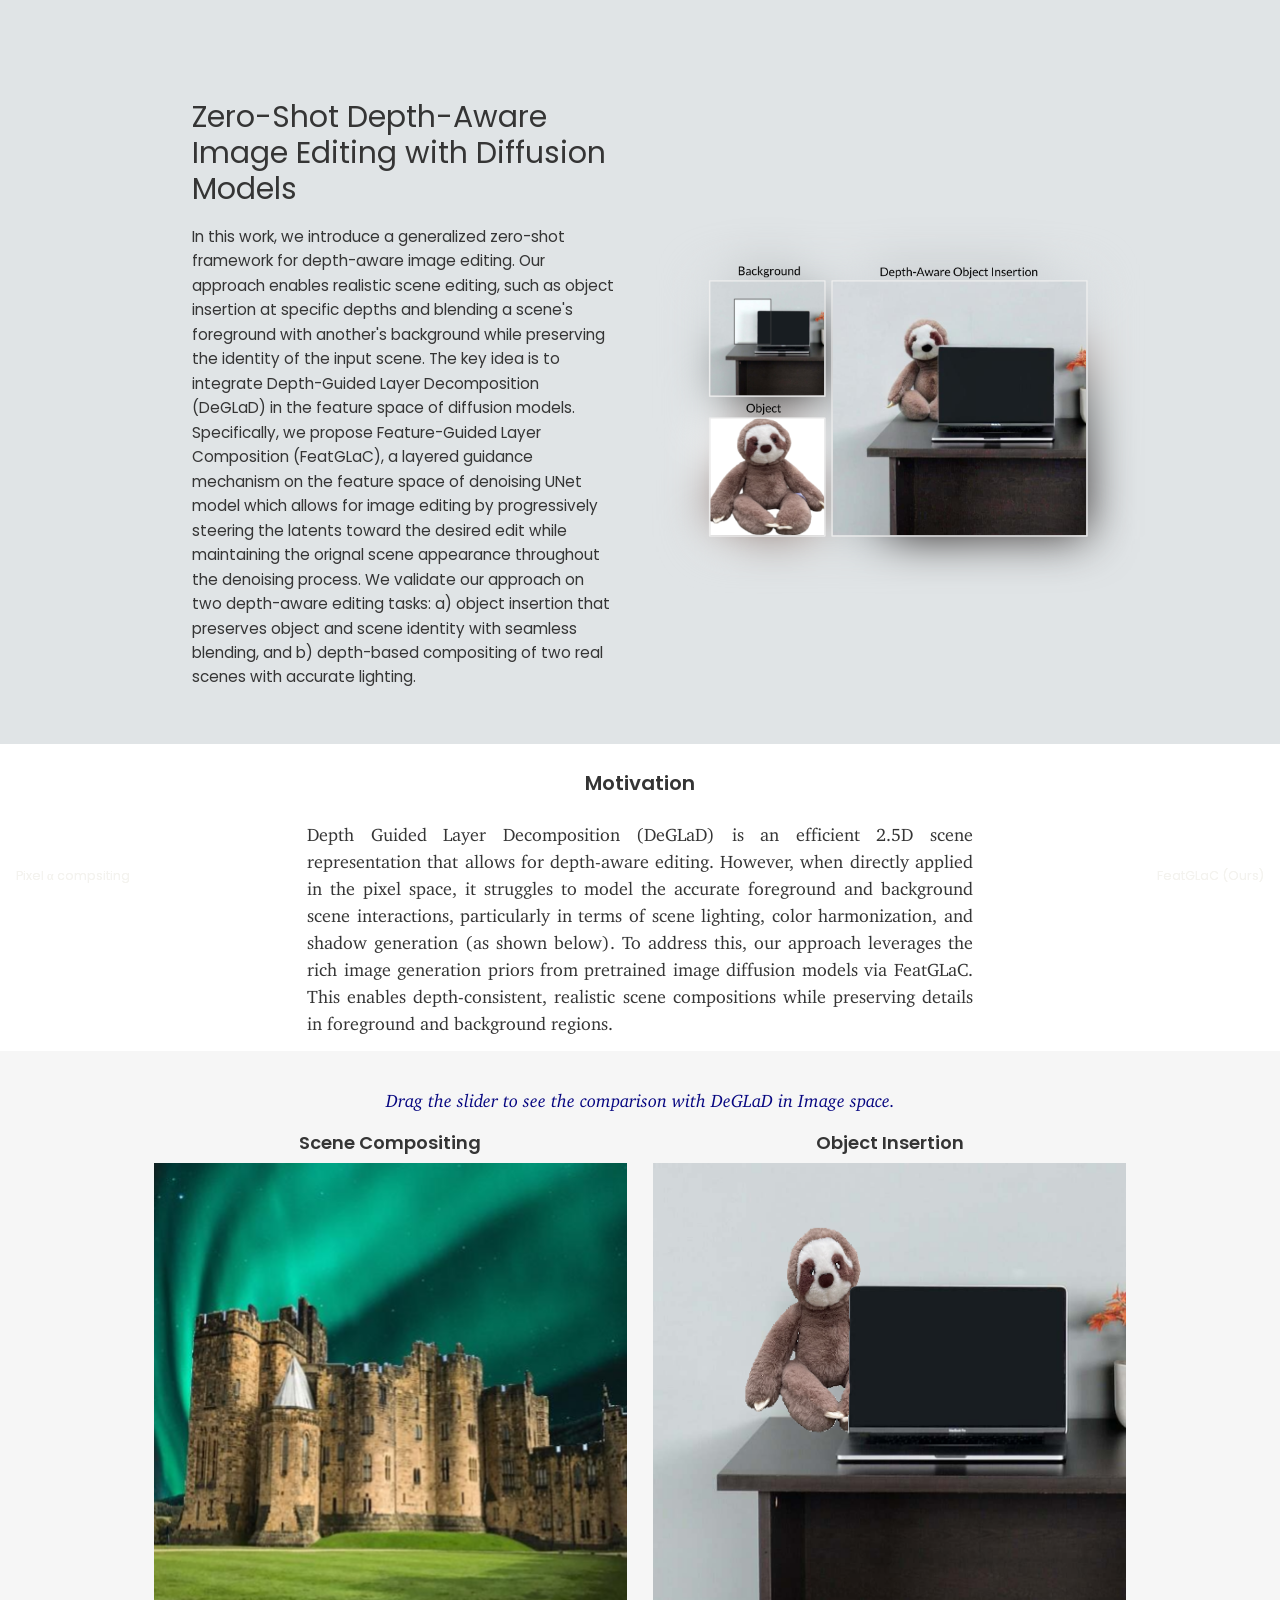
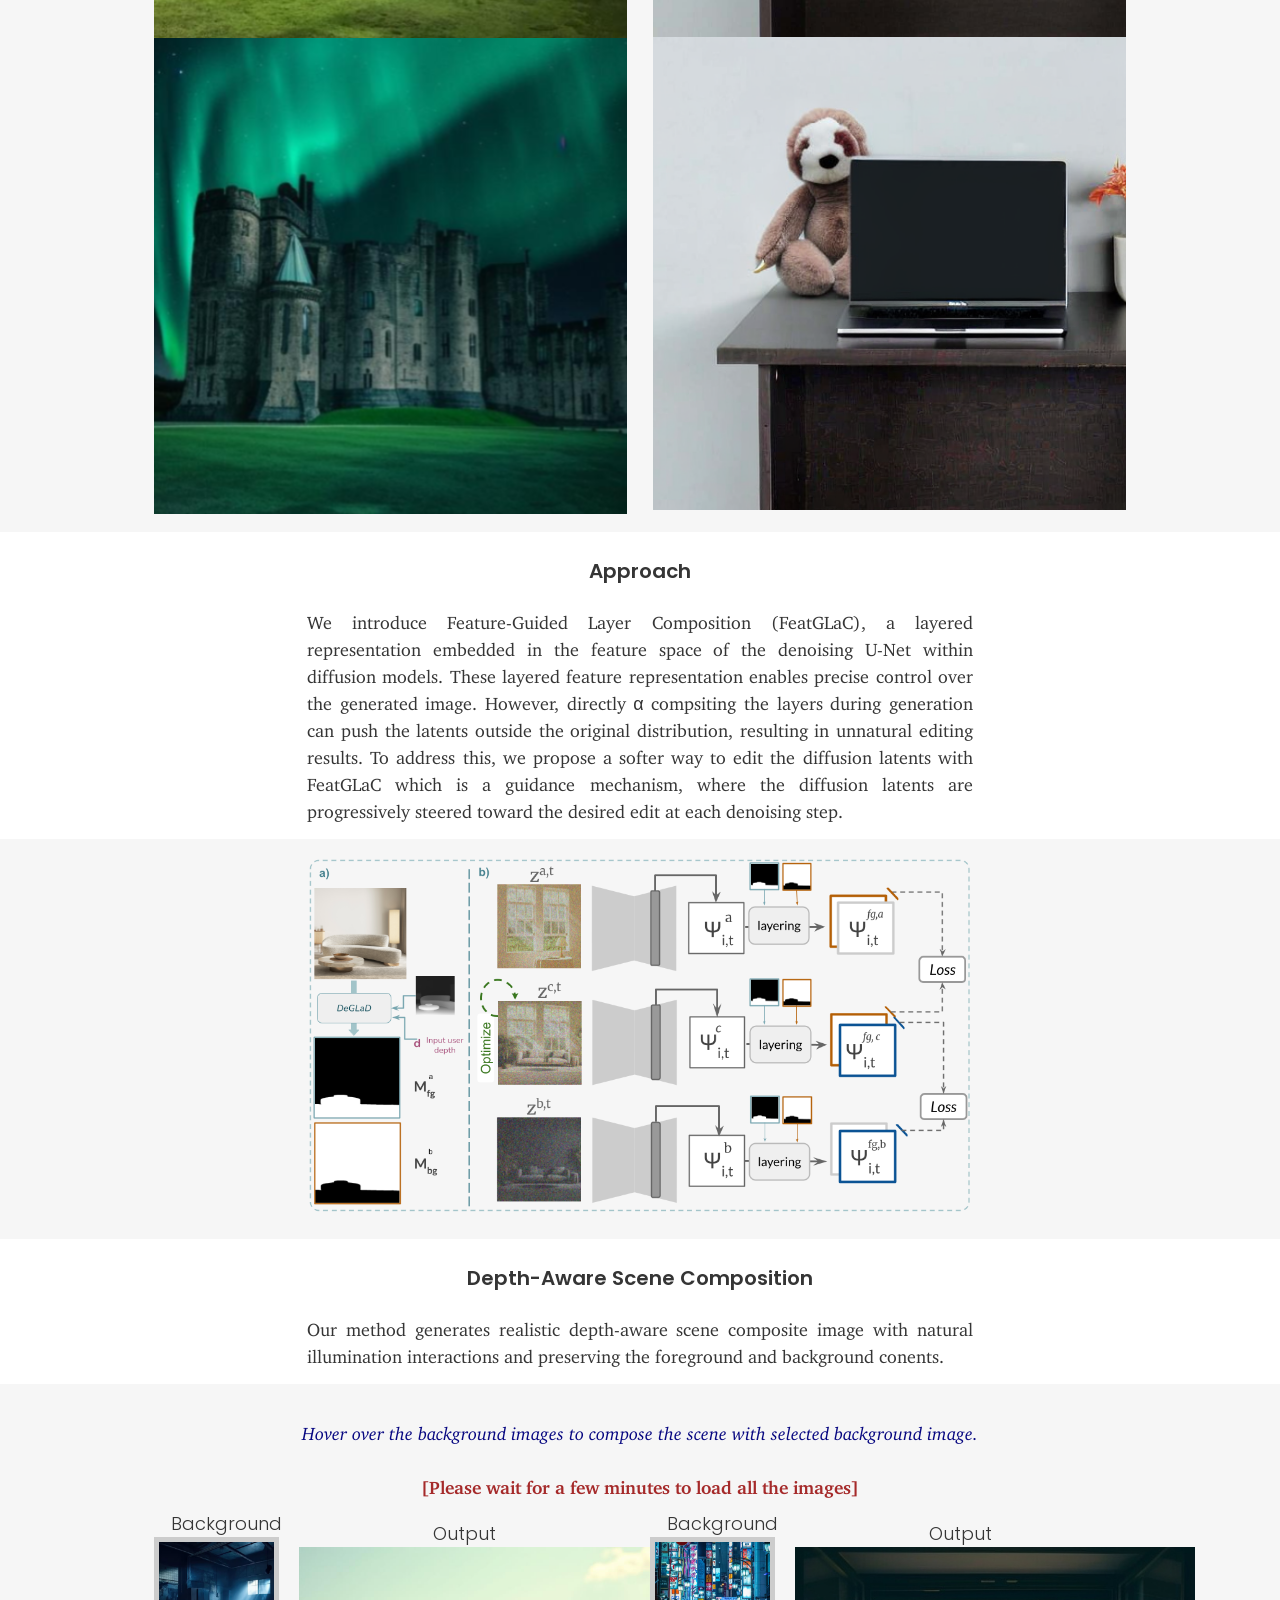
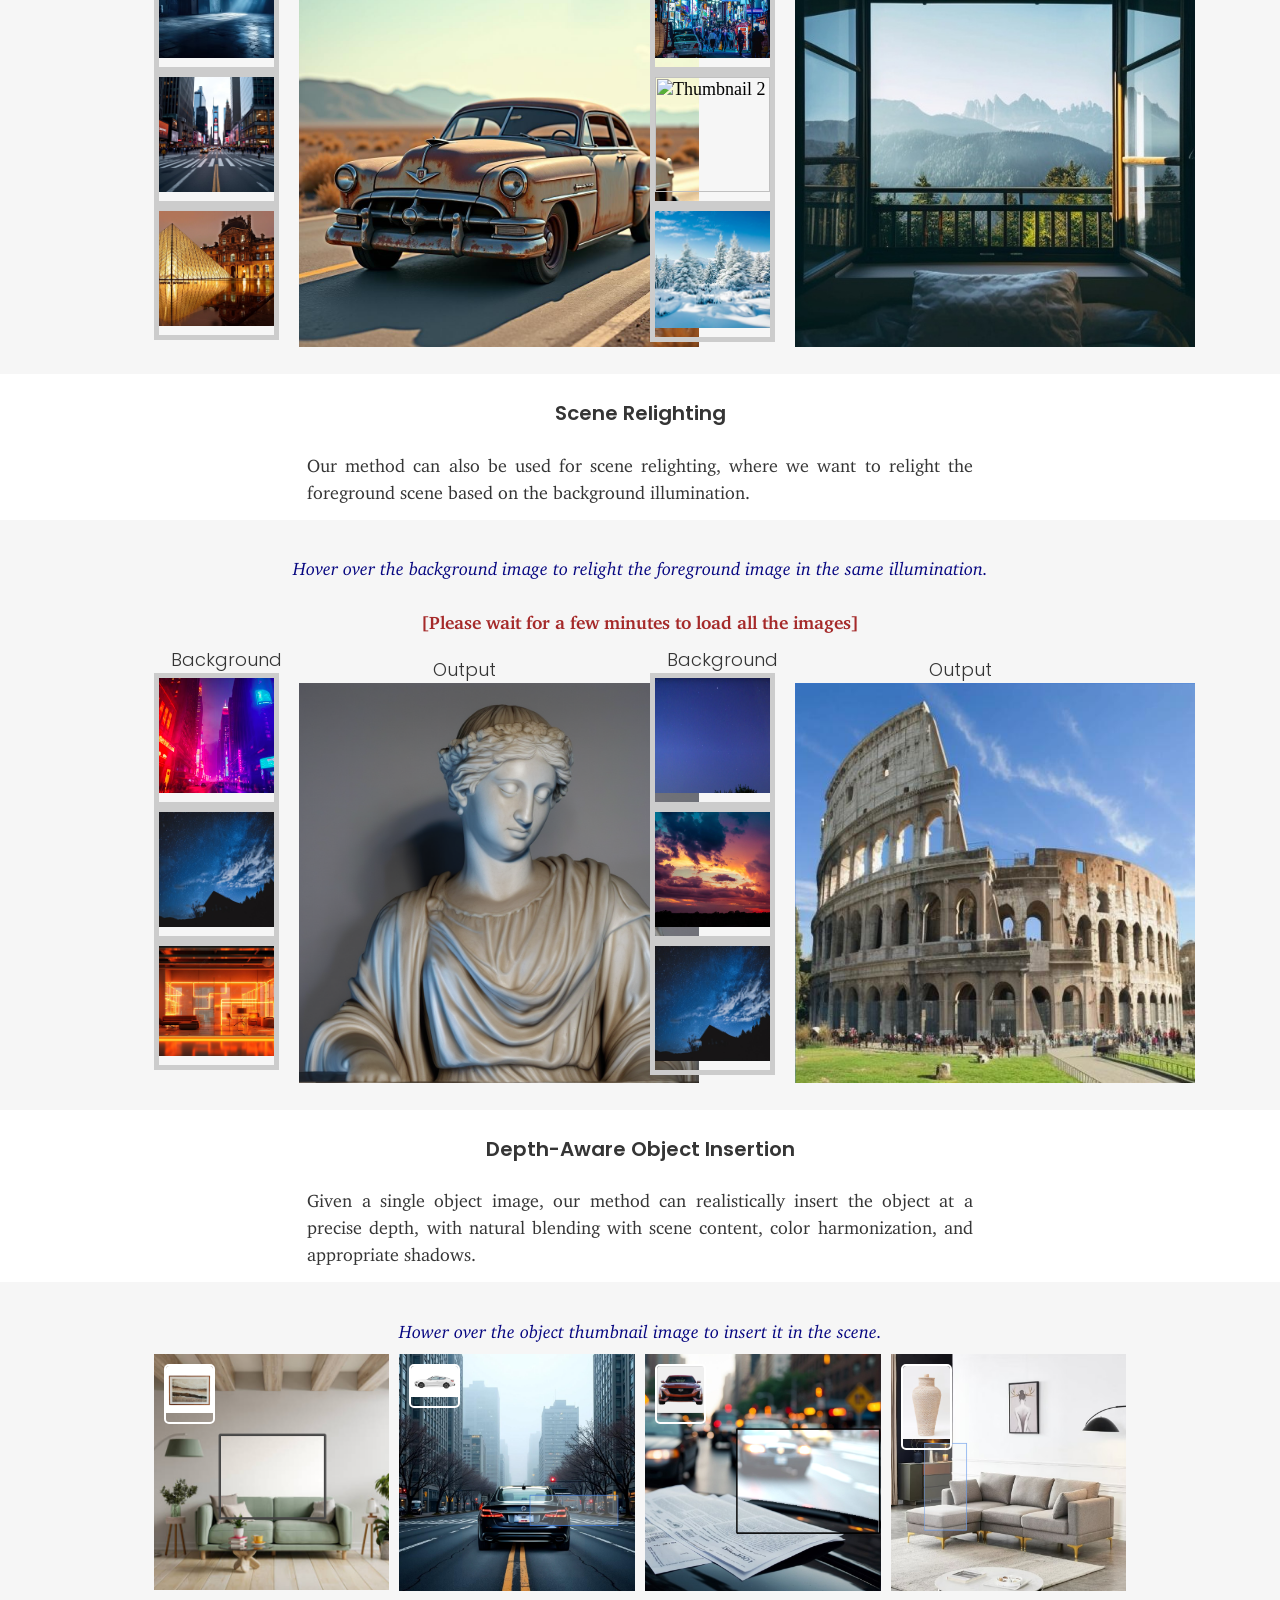
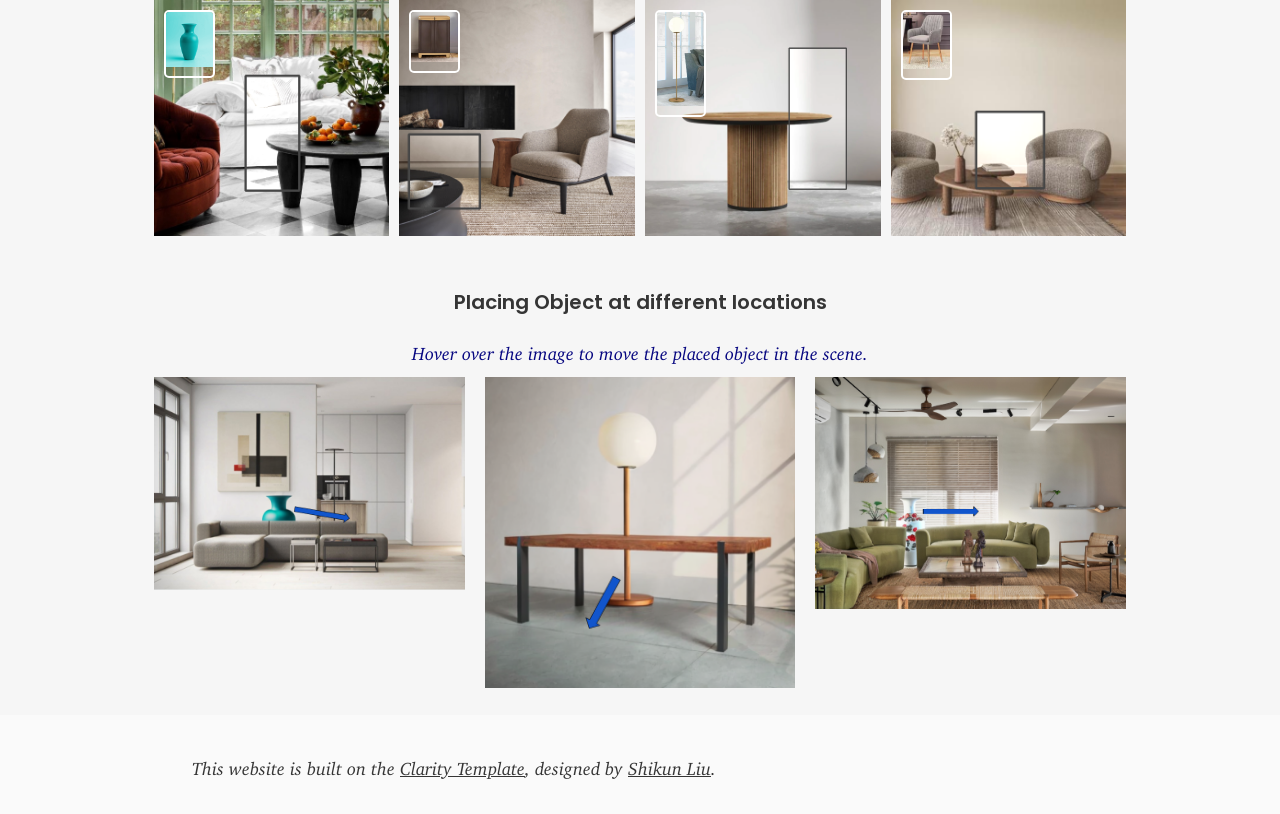
==== project-page.html @ 07c034d5 "first supp website commit" ====
<html lang="en-GB">
<head>
    <meta charset="UTF-8">
    <meta http-equiv="X-UA-Compatible" content="IE=edge">
    <meta name="viewport" content="width=device-width, initial-scale=1.0">
    <title>Layered Editing</title>
    <meta name="description" content="We've presented Clarity, a minimalist and elegant website template for AI research.">
    <meta name="referrer" content="no-referrer-when-downgrade">
    <meta name="robots" content="all">
    <meta content="en_EN" property="og:locale">
    <meta content="website" property="og:type">
    <meta content="https://shikun.io/projects/clarity" property="og:url">
    <meta content="Layered Editing" property="og:title">
    <meta content="Website Template for AI Research" property="og:description">

    <meta name="twitter:card" content="summary_large_image">
    <meta name="twitter:site" content="@your_twitter_id">
    <meta name="twitter:description" content="Clarity: A Minimalist Website Template for AI Research">
    <meta name="twitter:image:src" content="assets/figures/clarity.png">

    <link rel="stylesheet" type="text/css" media="all" href="assets/stylesheets/main_free.css" />
    <link rel="stylesheet" type="text/css" media="all" href="clarity/clarity.css" />
    <link rel="stylesheet" href="https://cdnjs.cloudflare.com/ajax/libs/highlight.js/9.18.1/styles/foundation.min.css">
    <link href="assets/fontawesome-free-6.6.0-web/css/all.min.css" rel="stylesheet">
    <link rel="stylesheet" href="https://cdn.jsdelivr.net/npm/img-comparison-slider@8/dist/styles.css"/>
    <script defer src="https://cdn.jsdelivr.net/npm/img-comparison-slider@8/dist/index.js"></script>
    <script type="text/x-mathjax-config">
        MathJax.Hub.Config({
            "HTML-CSS": {
              scale: 95,
              fonts: ["Gyre-Pagella"],
              imageFont: null,
              undefinedFamily: "'Arial Unicode MS', cmbright"
            },
            tex2jax: {
                inlineMath: [ ['$','$'], ["\\(","\\)"] ],
                processEscapes: true
              }
          });
    </script>
    <script type="text/javascript"
    src="https://cdnjs.cloudflare.com/ajax/libs/mathjax/2.7.1/MathJax.js?config=TeX-AMS-MML_HTMLorMML">
    </script>
    <script src="https://ajax.googleapis.com/ajax/libs/jquery/3.5.1/jquery.min.js"></script>
</head>

<body>
    <!-- Title Page -->
    <!-- Dark Theme Example: Change the background colour dark and change the following div "blog-title" into "blog-title white". -->
    <div class="container blog" id="first-content" style="background-color: #E0E4E6;">
        <!-- If you don't have a project cover: Change "blog-title" into "blog-title no-cover"  -->
        <div class="blog-title">
            <div class="blog-intro">
                <div>
                    <h1 class="title"> Zero-Shot Depth-Aware Image Editing with Diffusion Models</h1>
                    <p class="abstract">
                        In this work, we introduce a generalized zero-shot framework for depth-aware image editing. Our approach enables realistic scene editing, 
                        such as object insertion at specific depths and blending a scene's foreground with another's background while preserving the identity of the input scene. 
                        The key idea is to integrate Depth-Guided Layer Decomposition (DeGLaD) in the feature space of diffusion models. Specifically, we propose Feature-Guided Layer Composition (FeatGLaC), 
                        a layered guidance mechanism on the feature space of denoising UNet model which allows for image editing by progressively steering the 
                        latents toward the desired edit while maintaining the orignal scene appearance throughout the denoising process. We validate our approach on 
                        two depth-aware editing tasks: a) object insertion that preserves object and scene identity with seamless blending, and b) depth-based compositing of two real scenes 
                        with accurate lighting.
                    </p>
                   
                </div> 
            </div>

            <div class="blog-cover">
                <img class="foreground" src="assets/figures/mdf.png">
                <img class="background" src="assets/figures/mdf.png">
            </div>
        </div>
    </div>

        <!-- Multiplane imaging for editing vs our proposed image editing method -->
        <div class="container blog main">
            <h2 class="text", style="text-align: center;">
                Motivation
            </h2>
            
            <p class="text", style="text-align: justify;">
            Depth Guided Layer Decomposition (DeGLaD) is an efficient 2.5D scene representation that allows for depth-aware editing. 
            However, when directly applied in the pixel space, it struggles to model the accurate foreground and 
            background scene interactions, particularly in terms of scene lighting, color harmonization, 
            and shadow generation (as shown below). To address this, our approach leverages the rich image generation
            priors from pretrained image diffusion models via FeatGLaC. This enables depth-consistent, realistic
            scene compositions while preserving details in foreground and background regions. 
            </p>
        </div>
        <div class="container blog main gray extra-large">
            <p class="text" style="text-align: center; color: rgba(4, 4, 127, 0.993); font-style: italic;">
                Drag the slider to see the comparison with DeGLaD in Image space. 
            </p>
            <div class="columns-2">
                <div class = "slider-wrapper">
                    <h3 style="text-align: center;"> Scene Compositing </h3>
                    <img-comparison-slider class="slider-container white">
                        <figure slot="first" class="before">
                            <img src="assets/figures/comp/image_mpi_1.png">
                            <figcaption class="white">Pixel α compsiting</figcaption>
                        </figure>
                        <figure slot="second" class="after">
                            <img src="assets/figures/comp/ours_1.png">
                            <figcaption class="white">FeatGLaC (Ours)</figcaption>
                        </figure>
                    </img-comparison-slider>
                </div>
                <div class = "slider-wrapper">
                    <h3 style="text-align: center;"> Object Insertion </h3>
                    <img-comparison-slider class="slider-container white">
                        <figure slot="first" class="before">
                            <img src="assets/figures/comp/image_mpi_4.png">
                            <figcaption class="white">Pixel α compsiting</figcaption>
                        </figure>
                        <figure slot="second" class="after">
                            <img src="assets/figures/comp/ours_4.png">
                            <figcaption class="white">FeatGLaC (Ours)</figcaption>
                        </figure>
                    </img-comparison-slider>
                </div>
            </div>
        </div>


        <!-- Multiplane imaging for editing vs our proposed image editing method -->
        <div class="container blog main">
            <h2 class="text", style="text-align: center;">
                Approach
            </h2>
            
            <p class="text", style="text-align: justify;">
            We introduce Feature-Guided Layer Composition (FeatGLaC), a layered representation embedded in the feature space of the 
            denoising U-Net within diffusion models. These layered feature representation enables precise control over
            the generated image.  However, directly α compsiting the layers during generation can push the latents outside the original 
            distribution, resulting in unnatural editing results. To address this, we propose a softer way to edit the diffusion 
            latents with FeatGLaC which is a guidance mechanism, where the diffusion latents are progressively steered toward the desired edit at each 
            denoising step. 
            </p>
        </div> 

        <div class="container blog main gray">
            <img src="assets/figures/method-overview.png">
        </div>

<!-- 
    <div class="container blog main first" id="blog-main">
        <h1>
            Introduction
        </h1>
        <p class='text'>
            Clarity merges designs I've developed over the years for my prior AI research projects. By open-sourcing this template, I hope to benefit the AI and broader science community, by providing a clean and hackable website solution to better present and visualise research. 
        </p>

        <p class="text">
            In today's AI research landscape, particularly with the rise of generative AI, it's increasingly beneficial for AI researchers to include interactive blog posts alongside research publications. Additional media materials and online demos, popularised by <a href="https://github.com/gradio-app/awesome-demos">Gradio Demos</a>, can make research more accessible and engaging to a broader audience. While large corporations can easily leverage teams of graphic designers and writers to polish their design and writing, Ph.D. students and independent AI researchers often lack the time and resources to do so. Clarity bridges this gap by offering an aesthetically pleasing, easy-to-navigate template for presenting AI research, simplifying the process of creating visually appealing technical blog posts.
        </p>

    </div> -->

    <!-- <div class="container blog main gray">
            <img src="clarity/images/vit.png">
            <p class="caption">
                We split an image into fixed-size patches, linearly embed each of them, add position embeddings, and feed the resulting sequence of vectors to a standard Transformer encoder. In order to perform classification, we use the standard approach of adding an extra learnable “classification token” (represented as a gray image patch) to the sequence.  
            </p>
        </div>
    </div>

    <div class="container blog main">
        <h2 >
            Container Layouts
        </h2>
        <p class="text">
            In Clarity, I have provided container widths with five options: <code>main</code>, <code>large</code>, <code>extra-large</code>, <code>extra-extra-large</code>, and <code>max</code>. These container layouts are designed to be responsive, automatically adjusting based on the screen size.  The default width is <code>main</code>, which is used for this blog post. Be cautious when using the <code>max</code> option, as it has zero padding. Unless you are certain of the design, it's always recommended to leave some space for visual aesthetic purposes.
        </p>

        <p class="text">
        Here is an example I designed, illustrating the architectural details in <a href="https://shikun.io/projects/prismer">Prismer</a> using the <code>extra-large</code> container width.
        </p>
    </div>

    <div class="container blog extra-large gray">
        <img src="clarity/images/prismer.png">
        <p class="caption">
            Prismer has two main trainable components: the <b>Experts Resampler</b> that converts variable multi-task signals to a fixed number of outputs, and the <b>Adaptor</b> that enhances the model's expressivity for vision-language reasoning. To ensure that the model takes advantage of the rich domain-specific knowledge encoded in the pre-trained experts, the majority of network weights are frozen during training, as represented by the snowflake icon.
        </p>
    </div>

    <div class="container blog main">
        <h2>
            Container Colour
        </h2>

        <p class="text">
            In both visual diagram examples above, I used the <code>gray</code> option for the container to apply a subtle tint of gray, helping to distinguish it from the main container. This option is ideal for visual diagrams with a transparent background. For visual diagrams with a white background, I included the <code>gray-linear</code> option. This feature adds a tint of gray only to the edges of the container while keeping the center white, maintaining a clean and cohesive appearance while still providing distinct visual separation.  
        </p>

        <p class="text">
            Here is an example illustrated in <a href="https://shikun.io/projects/variational-shape-learner">VSL</a> using the <code>gray-linear</code> container colour.
        </p>
    </div> -->
<!-- 
    <div class="container blog extra-large gray-linear">
        <p class="caption inline">
          <b>Inter-Class Shape Morphing</b>  
        </p>
        <div class="columns-4">
            <img src="https://shikun.io/projects/vsl/shape_morph/morph_inter1.gif">
            <img src="https://shikun.io/projects/vsl/shape_morph/morph_inter2.gif">
            <img src="https://shikun.io/projects/vsl/shape_morph/morph_inter3.gif">
            <img src="https://shikun.io/projects/vsl/shape_morph/morph_inter4.gif">
        </div>
        <p class="caption inline">
            <b>Intra-Class Shape Morphing</b>
        </p>
        <div class="columns-4">
            <img src="https://shikun.io/projects/vsl/shape_morph/morph_intra1.gif">
            <img src="https://shikun.io/projects/vsl/shape_morph/morph_intra2.gif">
            <img src="https://shikun.io/projects/vsl/shape_morph/morph_intra3.gif">
            <img src="https://shikun.io/projects/vsl/shape_morph/morph_intra4.gif">
        </div>
        <p class="caption">Note that, although these animations have a white background, they beautifully blend within this container. </p>
    </div> -->

    <div class="container blog main">
        <h2 style="text-align: center;">
            Depth-Aware Scene Composition
        </h2>
        
        <p class="text", style="text-align: justify;">
        Our method generates realistic depth-aware scene composite image with natural illumination interactions and preserving the foreground and background conents.
        </p>
    </div>

    <div class="container blog main gray extra-large">
        
        <p class="text" style="text-align: center; color: rgba(4, 4, 127, 0.993); font-style: italic;">
            Hover over the background images to compose the scene with selected background image.
        </p>
                
        <p class="text" style="text-align: center; color: brown; font-weight: bold;">
            [Please wait for a few minutes to load all the images]
        </p>
        
        <div class="grid2x3-container" id="grid2x3">
            <!-- Currently using only two grid, as it looks good in high quality--> 
            <!-- Grid Item 1 -->
            <!-- <div class="grid2x3-item">
                <div class="grid2x3-image-container">
                    <div class="grid2x3-thumbnails-wrapper">
                        <h4 class="thumbnail-title" style="text-align: center;">Background</h4>
                        <div class="grid2x3-thumbnails-container">
                            <img src="assets/figures/sc/ref/2_ref1.png" alt="Thumbnail 1" class="grid2x3-thumbnail"
                                data-target="grid2x3-large-image-1" data-hover-src="assets/figures/sc/res/2_1.png">
                            <img src="assets/figures/sc/ref/2_ref3.jpg" alt="Thumbnail 2" class="grid2x3-thumbnail"
                                data-target="grid2x3-large-image-1" data-hover-src="assets/figures/sc/res/2_3.png">
                            <img src="assets/figures/sc/ref/2_ref5.jpg" alt="Thumbnail 3" class="grid2x3-thumbnail"
                                data-target="grid2x3-large-image-1" data-hover-src="assets/figures/sc/res/2_5.png">
                        </div>
                    </div>
                    <div class="grid2x3-large-image-wrapper">
                        <h4 class="Output" style="text-align: center; margin-top: 10px;">Output</h4> 
                        <img src="assets/figures/sc/src/2.png" alt="Large Image 1" class="grid2x3-large-image" id="grid2x3-large-image-1">
                    </div>
                </div>
            </div> -->
            <!-- Repeat Grid Items 2 to 6 -->
            <!-- Grid Item 2 -->
            <div class="grid2x3-item">
                <div class="grid2x3-image-container">
                    <div class="grid2x3-thumbnails-wrapper">
                        <h4 class="thumbnail-title" style="text-align: center;">Background</h4>
                        <div class="grid2x3-thumbnails-container">
                            <img src="assets/figures/sc/ref/3_ref1.png" alt="Thumbnail 1" class="grid2x3-thumbnail"
                                data-target="grid2x3-large-image-3" data-hover-src="assets/figures/sc/res/3_1.png">
                            <img src="assets/figures/sc/ref/3_ref2.jpg" alt="Thumbnail 2" class="grid2x3-thumbnail"
                                data-target="grid2x3-large-image-3" data-hover-src="assets/figures/sc/res/3_2.jpg">
                            <img src="assets/figures/sc/ref/3_ref3.jpg" alt="Thumbnail 3" class="grid2x3-thumbnail"
                                data-target="grid2x3-large-image-3" data-hover-src="assets/figures/sc/res/3_3.png">
                        </div>
                    </div>
                    <div class="grid2x3-large-image-wrapper">
                        <h4 class="Output" style="text-align: center; margin-top: 10px;">Output</h4> 
                        <img src="assets/figures/sc/src/3.jpg" alt="Large Image 3" class="grid2x3-large-image" id="grid2x3-large-image-3">
                    </div>
                </div>
            </div>

            <div class="grid2x3-item">
                <div class="grid2x3-image-container">
                    <div class="grid2x3-thumbnails-wrapper">
                        <h4 class="thumbnail-title" style="text-align: center;">Background</h4>
                        <div class="grid2x3-thumbnails-container">
                            <img src="assets/figures/sc/ref/t_ref2.png" alt="Thumbnail 1" class="grid2x3-thumbnail"
                                data-target="grid2x3-large-image-2" data-hover-src="assets/figures/sc/res/t2.png">
                            <img src="assets/figures/sc/ref/t_ref3.jpg" alt="Thumbnail 2" class="grid2x3-thumbnail"
                                data-target="grid2x3-large-image-2" data-hover-src="assets/figures/sc/res/t3.png">
                            <img src="assets/figures/sc/ref/t_ref4.png" alt="Thumbnail 3" class="grid2x3-thumbnail"
                                data-target="grid2x3-large-image-2" data-hover-src="assets/figures/sc/res/t4.png">
                        </div>
                    </div>
                    <div class="grid2x3-large-image-wrapper">
                        <h4 class="Output" style="text-align: center; margin-top: 10px;">Output</h4> 
                        <img src="assets/figures/sc/src/t.jpg" alt="Large Image 2" class="grid2x3-large-image" id="grid2x3-large-image-2">
                    </div>
                </div>
            </div>

        </div>
    </div>

    <div class="container blog main">
        <h2 style="text-align: center;">
            Scene Relighting
        </h2>
        
        <p class="text", style="text-align: justify;">
            Our method can also be used for scene relighting, where we want to relight the foreground scene based on the background illumination.
        </p>
    </div>

    <div class="container blog main gray extra-large">
        
        <p class="text" style="text-align: center; color: rgba(4, 4, 127, 0.993); font-style: italic;">
            Hover over the background image to relight the foreground image in the same illumination.
        </p>

        <p class="text" style="text-align: center; color: brown; font-weight: bold;">
            [Please wait for a few minutes to load all the images]
        </p>
        
        <div class="grid1x3-container" id="grid1x3">
            <!-- Currently using only two grid, as it looks good in high quality--> 
            <!-- Grid Item 1 -->
            <!-- <div class="grid2x3-item">
                <div class="grid2x3-image-container">
                    <div class="grid2x3-thumbnails-wrapper">
                        <h4 class="thumbnail-title" style="text-align: center;">Background</h4>
                        <div class="grid2x3-thumbnails-container">
                            <img src="assets/figures/sc/ref/2_ref1.png" alt="Thumbnail 1" class="grid2x3-thumbnail"
                                data-target="grid2x3-large-image-1" data-hover-src="assets/figures/sc/res/2_1.png">
                            <img src="assets/figures/sc/ref/2_ref3.jpg" alt="Thumbnail 2" class="grid2x3-thumbnail"
                                data-target="grid2x3-large-image-1" data-hover-src="assets/figures/sc/res/2_3.png">
                            <img src="assets/figures/sc/ref/2_ref5.jpg" alt="Thumbnail 3" class="grid2x3-thumbnail"
                                data-target="grid2x3-large-image-1" data-hover-src="assets/figures/sc/res/2_5.png">
                        </div>
                    </div>
                    <div class="grid2x3-large-image-wrapper">
                        <h4 class="Output" style="text-align: center; margin-top: 10px;">Output</h4> 
                        <img src="assets/figures/sc/src/2.png" alt="Large Image 1" class="grid2x3-large-image" id="grid2x3-large-image-1">
                    </div>
                </div>
            </div> -->
            <!-- Repeat Grid Items 2 to 6 -->
            <!-- Grid Item 2 -->
            <div class="grid1x3-item">
                <div class="grid1x3-image-container">
                    <div class="grid1x3-thumbnails-wrapper">
                        <h4 class="thumbnail-title" style="text-align: center;">Background</h4>
                        <div class="grid1x3-thumbnails-container">
                            <img src="assets/figures/sr/ref/2_ref4.png" alt="Thumbnail 1" class="grid1x3-thumbnail"
                                data-target="grid1x3-large-image-2" data-hover-src="assets/figures/sr/res/3_4.png">
                            <img src="assets/figures/sr/ref/2_ref3.jpg" alt="Thumbnail 2" class="grid1x3-thumbnail"
                                data-target="grid1x3-large-image-2" data-hover-src="assets/figures/sr/res/3_2.png">
                            <img src="assets/figures/sr/ref/9_ref4.jpg" alt="Thumbnail 3" class="grid1x3-thumbnail"
                                data-target="grid1x3-large-image-2" data-hover-src="assets/figures/sr/res/3_3.png">
                        </div>
                    </div>
                    <div class="grid1x3-large-image-wrapper">
                        <h4 class="Output" style="text-align: center; margin-top: 10px;">Output</h4> 
                        <img src="assets/figures/sr/src/3.png" alt="Large Image 2" class="grid1x3-large-image" id="grid1x3-large-image-2">
                    </div>
                </div>
            </div>
            <div class="grid1x3-item">
                <div class="grid1x3-image-container">
                    <div class="grid1x3-thumbnails-wrapper">
                        <h4 class="thumbnail-title" style="text-align: center;">Background</h4>
                        <div class="grid1x3-thumbnails-container">
                            <img src="assets/figures/sr/ref/2_ref1.png" alt="Thumbnail 1" class="grid1x3-thumbnail"
                                data-target="grid1x3-large-image-3" data-hover-src="assets/figures/sr/res/2_1.png">
                            <img src="assets/figures/sr/ref/2_ref2.jpg" alt="Thumbnail 2" class="grid1x3-thumbnail"
                                data-target="grid1x3-large-image-3" data-hover-src="assets/figures/sr/res/2_2.png">
                            <img src="assets/figures/sr/ref/2_ref3.jpg" alt="Thumbnail 3" class="grid1x3-thumbnail"
                                data-target="grid1x3-large-image-3" data-hover-src="assets/figures/sr/res/2_3.png">
                        </div>
                    </div>
                    <div class="grid1x3-large-image-wrapper">
                        <h4 class="Output" style="text-align: center; margin-top: 10px;">Output</h4> 
                        <img src="assets/figures/sr/src/2.png" alt="Large Image 3" class="grid1x3-large-image" id="grid1x3-large-image-3">
                    </div>
                </div>
            </div>

        </div>
    </div>

    <div class="container blog main">
        <h2 style="text-align: center;">
            Depth-Aware Object Insertion 
        </h2>
        <p class="text", style="text-align: justify;">
            Given a single object image, our method can realistically insert the object at a precise depth, with natural blending with scene content, color harmonization, and appropriate shadows. 
        </p>
    </div>  

        
    <div class="container blog main gray extra-large">
        <p class="text" style="text-align: center; color: rgba(4, 4, 127, 0.993); font-style: italic;">
            Hower over the object thumbnail image to insert it in the scene. 
        </p>
        <div class="columns-4">
            <!-- Grid Item 1 -->
            <div class="grid-item">
                <div class="image-wrapper">
                    <img src="assets/figures/ob/src/4_src.png" alt="Main Image 1" class="main-image" id="large-image-1">
                    <div class="overlay-container">
                        <img src="assets/figures/ob/ref/4_ref.png" alt="Small Image 1" class="small-image"
                             data-target="large-image-1" data-hover-src="assets/figures/ob/res/4_res.png">
                    </div>
                </div>
            </div>
            <!-- Grid Item 2 -->
            <div class="grid-item">
                <div class="image-wrapper">
                    <img src="assets/figures/ob/src/1_src.png" alt="Main Image 2" class="main-image" id="large-image-2">
                    <div class="overlay-container">
                        <img src="assets/figures/ob/ref/1_ref.png" alt="Small Image 2" class="small-image"
                             data-target="large-image-2" data-hover-src="assets/figures/ob/res/1_res.png">
                    </div>
                </div>
            </div>
            <!-- Grid Item 3 -->
            <div class="grid-item">
                <div class="image-wrapper">
                    <img src="assets/figures/ob/src/3_src.png" alt="Main Image 3" class="main-image" id="large-image-3">
                    <div class="overlay-container">
                        <img src="assets/figures/ob/ref/3_ref.png" alt="Small Image 3" class="small-image"
                             data-target="large-image-3" data-hover-src="assets/figures/ob/res/3_res.png">
                    </div>
                </div>
            </div>
            <!-- Grid Item 4 -->
            <div class="grid-item">
                <div class="image-wrapper">
                    <img src="assets/figures/ob/src/2_src.png" alt="Main Image 4" class="main-image" id="large-image-4">
                    <div class="overlay-container">
                        <img src="assets/figures/ob/ref/2_ref.png" alt="Small Image 4" class="small-image"
                             data-target="large-image-4" data-hover-src="assets/figures/ob/res/2_res.png">
                    </div>
                </div>
            </div>
            <!-- Repeat for additional grid items -->
        </div>

        <div class="columns-4">
            <!-- Grid Item 1 -->
            <div class="grid-item">
                <div class="image-wrapper">
                    <img src="assets/figures/ob/src/5_src.png" alt="Main Image 5" class="main-image" id="large-image-5">
                    <div class="overlay-container">
                        <img src="assets/figures/ob/ref/5_ref.png" alt="Small Image 5" class="small-image"
                             data-target="large-image-5" data-hover-src="assets/figures/ob/res/5_res.png">
                    </div>
                </div>
            </div>
            <!-- Grid Item 2 -->
            <div class="grid-item">
                <div class="image-wrapper">
                    <img src="assets/figures/ob/src/6_src.png" alt="Main Image 6" class="main-image" id="large-image-6">
                    <div class="overlay-container">
                        <img src="assets/figures/ob/ref/6_ref.png" alt="Small Image 6" class="small-image"
                             data-target="large-image-6" data-hover-src="assets/figures/ob/res/6_res.png">
                    </div>
                </div>
            </div>
            <!-- Grid Item 3 -->
            <div class="grid-item">
                <div class="image-wrapper">
                    <img src="assets/figures/ob/src/9_src.png" alt="Main Image 7" class="main-image" id="large-image-7">
                    <div class="overlay-container">
                        <img src="assets/figures/ob/ref/9_ref.png" alt="Small Image 7" class="small-image"
                             data-target="large-image-7" data-hover-src="assets/figures/ob/res/9_res.png">
                    </div>
                </div>
            </div>
            <!-- Grid Item 4 -->
            <div class="grid-item">
                <div class="image-wrapper">
                    <img src="assets/figures/ob/src/8_src.png" alt="Main Image 8" class="main-image" id="large-image-8">
                    <div class="overlay-container">
                        <img src="assets/figures/ob/ref/8_ref.png" alt="Small Image 8" class="small-image"
                             data-target="large-image-8" data-hover-src="assets/figures/ob/res/8_res.png">
                    </div>
                </div>
            </div>
            <!-- Repeat for additional grid items -->
        </div>
    </div>
    
    <!-- For object moving -->
    <div class="container blog main gray extra-large">
        <h2 style="text-align: center;">
            Placing Object at different locations
        </h2>
        <p class="text" style="text-align: center; color: rgba(4, 4, 127, 0.993); font-style: italic;">
            Hover over the image to move the placed object in the scene. 
        </p>
        <div class="grid1x3-container_new" id="new-grid1x3">
            <!-- Grid Item 1 -->
            <div class="grid1x3-item">
                <div class="grid1x3-image-container">
                    <img src="assets/figures/obm/src/1_src.png" 
                         alt="Main Image 1" 
                         class="hover-image" 
                         data-hover-src="assets/figures/obm/res/1_res.png">
                </div>
            </div>
            <!-- Grid Item 2 -->
            <div class="grid1x3-item">
                <div class="grid1x3-image-container">
                    <img src="assets/figures/obm/src/7_src.png" 
                         alt="Main Image 2" 
                         class="hover-image" 
                         data-hover-src="assets/figures/obm/res/7_res.png">
                </div>
            </div>
            <!-- Grid Item 3 -->
            <div class="grid1x3-item">
                <div class="grid1x3-image-container">
                    <img src="assets/figures/obm/src/3_src.png" 
                         alt="Main Image 3" 
                         class="hover-image" 
                         data-hover-src="assets/figures/obm/res/3_res.png">
                </div>
            </div>
        </div>
    </div>
    
    <!-- Footer Page -->
    <footer>
        <div class="container">
            <p>
                This website is built on the <a href="https://shikun.io/projects/clarity">Clarity Template</a>, designed by <a href="https://shikun.io/">Shikun Liu</a>.
            </p>
        </div>    
    </footer>
    

    <script src="https://cdnjs.cloudflare.com/ajax/libs/highlight.js/9.18.1/highlight.min.js"></script>
    <script>hljs.initHighlightingOnLoad();</script>
    <script src="clarity/clarity.js"></script>    
    <script src="assets/scripts/main.js"></script>    

    <script>
        // JavaScript to handle hover interaction for small images
        document.querySelectorAll('.small-image').forEach(smallImage => {
            let originalSrc; // Variable to store the original src
        
            smallImage.addEventListener('mouseenter', () => {
                // Get the target large image ID and hover source
                const targetId = smallImage.getAttribute('data-target');
                const hoverSrc = smallImage.getAttribute('data-hover-src');
        
                // Change the large image's source
                const largeImage = document.getElementById(targetId);
                if (largeImage) {
                    originalSrc = largeImage.src; // Save the original src
                    largeImage.src = hoverSrc;
                }
            });
        
            smallImage.addEventListener('mouseleave', () => {
                // Restore the original source of the large image
                const targetId = smallImage.getAttribute('data-target');
                const largeImage = document.getElementById(targetId);
                if (largeImage && originalSrc) {
                    largeImage.src = originalSrc;
                }
            });
        });
        </script>
    
    
    <script>
        // JavaScript to handle hover interaction for small images in the 2x3 grid
        document.addEventListener('DOMContentLoaded', () => {
            // Scope the selection to the 2x3 grid container
            const grid2x3Container = document.getElementById('grid2x3');
            if (grid2x3Container) {
                grid2x3Container.querySelectorAll('.grid2x3-thumbnail').forEach(thumbnail => {
                    thumbnail.addEventListener('mouseenter', () => {
                        const targetId = thumbnail.getAttribute('data-target');
                        const hoverSrc = thumbnail.getAttribute('data-hover-src');
                        const largeImage = grid2x3Container.querySelector(`#${targetId}`);
            
                        if (largeImage) {
                            // Save the original src if not already saved
                            if (!largeImage.hasAttribute('data-original-src')) {
                                largeImage.setAttribute('data-original-src', largeImage.src);
                            }
                            largeImage.src = hoverSrc;
                        }
                    });
            
                    thumbnail.addEventListener('mouseleave', () => {
                        const targetId = thumbnail.getAttribute('data-target');
                        const largeImage = grid2x3Container.querySelector(`#${targetId}`);
            
                        if (largeImage && largeImage.hasAttribute('data-original-src')) {
                            largeImage.src = largeImage.getAttribute('data-original-src');
                            largeImage.removeAttribute('data-original-src'); // Clean up
                        }
                    });
                });
            }
        });
        </script>

<script>
    // JavaScript to handle hover interaction for small images in the 1x3 grid ( for scene relighting)
    document.addEventListener('DOMContentLoaded', () => {
        // Scope the selection to the 1x3 grid container
        const grid2x3Container = document.getElementById('grid1x3');
        if (grid2x3Container) {
            grid2x3Container.querySelectorAll('.grid1x3-thumbnail').forEach(thumbnail => {
                thumbnail.addEventListener('mouseenter', () => {
                    const targetId = thumbnail.getAttribute('data-target');
                    const hoverSrc = thumbnail.getAttribute('data-hover-src');
                    const largeImage = grid2x3Container.querySelector(`#${targetId}`);
        
                    if (largeImage) {
                        // Save the original src if not already saved
                        if (!largeImage.hasAttribute('data-original-src')) {
                            largeImage.setAttribute('data-original-src', largeImage.src);
                        }
                        largeImage.src = hoverSrc;
                    }
                });
        
                thumbnail.addEventListener('mouseleave', () => {
                    const targetId = thumbnail.getAttribute('data-target');
                    const largeImage = grid2x3Container.querySelector(`#${targetId}`);
        
                    if (largeImage && largeImage.hasAttribute('data-original-src')) {
                        largeImage.src = largeImage.getAttribute('data-original-src');
                        largeImage.removeAttribute('data-original-src'); // Clean up
                    }
                });
            });
        }
    });
    </script>

    <script>
        // JavaScript to handle hover interaction for large images
        document.querySelectorAll('.hover-image').forEach(image => {
            let originalSrc; // Variable to store the original src

            image.addEventListener('mouseenter', () => {
                originalSrc = image.src; // Save the original src
                const hoverSrc = image.getAttribute('data-hover-src');
                if (hoverSrc) {
                    image.src = hoverSrc; // Change to hover src
                }
            });

            image.addEventListener('mouseleave', () => {
                if (originalSrc) {
                    image.src = originalSrc; // Restore the original src
                }
            });
        });
    </script>


    </html>
</body>
---- assets/stylesheets/main_free.css ----
@import url("https://fonts.googleapis.com/css2?family=Fira+Code:wght@400;500;600;700&display=swap");
@import url("https://fonts.googleapis.com/css2?family=Poppins:ital,wght@0,100;0,200;0,300;0,400;0,500;0,600;0,700;0,800;0,900;1,100;1,200;1,300;1,400;1,500;1,600;1,700;1,800;1,900&display=swap");
@font-face {
  font-family: "Charter";
  font-style: normal;
  font-weight: normal;
  src: url("../fonts/Charter/charter_regular.woff2") format("woff2");
}
@font-face {
  font-family: "Charter";
  font-style: italic;
  font-weight: normal;
  src: url("../fonts/Charter/charter_italic.woff2") format("woff2");
}
@font-face {
  font-family: "Charter";
  font-style: normal;
  font-weight: bold;
  src: url("../fonts/Charter/charter_bold.woff2") format("woff2");
}
@font-face {
  font-family: "Charter";
  font-style: italic;
  font-weight: bold;
  src: url("../fonts/Charter/charter_bold_italic.woff2") format("woff2");
}
a, abbr, acronym, address, applet, article, aside, audio, b, big, blockquote, body, canvas, caption, center, cite, code, dd, del, details, dfn, div, dl, dt, em, fieldset, figcaption, figure, footer, form, h1, h2, h3, h4, h5, h6, header, hgroup, html, i, iframe, img, ins, kbd, label, legend, li, mark, menu, nav, object, ol, p, pre, q, s, samp, section, small, span, strike, strong, sub, summary, sup, table, tbody, td, tfoot, th, thead, time, tr, tt, u, ul, var, video {
  margin: 0;
  padding: 0;
  border: 0;
  outline: 0;
  font: inherit;
  vertical-align: baseline;
}

article, aside, details, figcaption, figure, footer, header, hgroup, menu, nav, section {
  display: block;
}

body {
  background-color: white;
  display: flex;
  flex-direction: column;
  min-height: 100vh;
}

h1, h2, h3, h4, h5, h6, p, a, code, pre, ol, ul, li {
  color: #353535;
  line-height: 1.6;
  font-weight: 300;
  font-size: 18px;
  font-family: "Poppins", serif;
}

a {
  text-underline-offset: 1px;
  color: inherit;
  font-family: inherit;
  font-size: inherit;
  font-weight: inherit;
}
a:hover {
  color: inherit;
}

b {
  font-weight: 600;
}

em {
  font-style: italic;
}

sub {
  font-weight: inherit;
  font-size: 0.65em;
  position: relative;
  top: 0.3em;
}

sup {
  font-weight: inherit;
  font-size: 0.65em;
  position: relative;
  top: -0.5em;
}

hr {
  border: 0;
  height: 0;
  border-top: 1px solid rgb(0, 0, 0);
  border-bottom: 1px solid rgba(255, 255, 255, 0.1);
}
hr.hard {
  border-top: 1px solid rgba(0, 0, 0, 0.5);
}
hr.soft {
  border-top: 1px solid rgba(0, 0, 0, 0.1);
}

img {
  width: 100%;
  margin: 0 auto;
  display: block;
}

video {
  width: 100%;
  margin: 0 auto;
  display: block;
}

svg {
  width: 100%;
}

.container {
  padding-right: calc(6vw - (100vw - 100%));
  padding-left: 6vw;
  flex: 1;
}

::-moz-selection {
  color: white;
  background: #353535;
}

::selection {
  color: white;
  background: #353535;
}

@media screen and (max-width: 769px) {
  a, p, td, th, tr, code, pre, ol, ul, li, div {
    font-size: 15px;
  }
  h1 {
    font-size: 24px;
    line-height: 1.2;
    padding: 1.5vh 0;
    font-weight: 700;
  }
  h1.title {
    font-weight: 500;
    font-size: 26px;
  }
  h2 {
    line-height: 1.2;
    padding: 1.5vh 0;
    font-weight: 700;
    font-size: 18px;
  }
  h3 {
    font-weight: 700;
    line-height: 1.2;
    padding: 1.5vh 0;
    font-size: 17px;
  }
}
@media screen and (min-width: 769px) {
  .container {
    padding-right: calc(8.5vw - (100vw - 100%));
    padding-left: 8.5vw;
  }
  a, p, td, th, tr, code, pre, ol, ul, li, div {
    font-size: 16px;
  }
  h1 {
    font-size: 24px;
    line-height: 1.2;
    padding: 2vh 0;
    font-weight: 700;
  }
  h1.title {
    padding: 0 0 1vh;
    font-weight: 500;
    font-size: 26px;
  }
  h2 {
    line-height: 1.2;
    padding: 2vh 0;
    font-weight: 700;
    font-size: 18px;
  }
  h3 {
    font-weight: 700;
    line-height: 1.2;
    padding: 2vh 0;
    font-size: 17px;
  }
}
@media screen and (min-width: 992px) {
  .container {
    padding-right: calc(12vw - (100vw - 100%));
    padding-left: 12vw;
  }
  a, p, td, th, tr, code, pre, ol, ul, li, div {
    font-size: 16px;
  }
  h1 {
    font-size: 24px;
    line-height: 1.2;
    padding: 1vh 0;
    font-weight: 700;
  }
  h1.title {
    padding: 0 0 1vh;
    font-weight: 500;
    font-size: 26px;
  }
  h2 {
    line-height: 1.2;
    padding: 1vh 0;
    font-weight: 700;
    font-size: 18px;
  }
  h3 {
    font-weight: 700;
    line-height: 1.2;
    padding: 1vh 0;
    font-size: 17px;
  }
}
@media screen and (min-width: 1200px) {
  .container {
    padding-right: calc(15vw - (100vw - 100%));
    padding-left: 15vw;
  }
  a, p, td, th, tr, code, pre, ol, ul, li, div {
    font-size: 17px;
  }
  h1 {
    font-size: 30px;
    line-height: 1.2;
    padding: 1vh 0;
    font-weight: 700;
  }
  h1.title {
    padding: 0 0 1vh;
    font-weight: 500;
    font-size: 30px;
  }
  h2 {
    line-height: 1.2;
    padding: 1vh 0;
    font-weight: 700;
    font-size: 24px;
  }
  h3 {
    font-weight: 700;
    line-height: 1.2;
    padding: 1vh 0;
    font-size: 18px;
  }
}
@media screen and (min-width: 1600px) {
  .container {
    padding-right: calc(18vw - (100vw - 100%));
    padding-left: 18vw;
  }
  a, p, td, th, tr, code, pre, ol, ul, li, div {
    font-size: 18px;
  }
  h1 {
    font-size: 30px;
    line-height: 1.2;
    padding: 1.75vh 0;
    font-weight: 700;
  }
  h1.title {
    padding: 0 0 1vh;
    font-weight: 500;
    font-size: 36px;
  }
  h2 {
    line-height: 1.2;
    padding: 1.5vh 0;
    font-weight: 700;
    font-size: 24px;
  }
  h3 {
    font-weight: 700;
    line-height: 1.2;
    padding: 1.5vh 0;
    font-size: 18px;
  }
}
@media screen and (min-width: 2000px) {
  .container {
    padding-right: calc(22vw - (100vw - 100%));
    padding-left: 22vw;
  }
  a, p, td, th, tr, code, pre, ol, ul, li, div {
    font-size: 18px;
  }
  h1 {
    font-size: 30px;
    line-height: 1.2;
    padding: 1.75vh 0;
    font-weight: 700;
  }
  h1.title {
    padding: 0 0 1vh;
    font-weight: 500;
    font-size: 36px;
  }
  h2 {
    line-height: 1.2;
    padding: 1.5vh 0;
    font-weight: 700;
    font-size: 24px;
  }
  h3 {
    font-weight: 700;
    line-height: 1.2;
    padding: 1.5vh 0;
    font-size: 18px;
  }
}
@media screen and (min-width: 2400px) {
  .container {
    padding-right: calc(24vw - (100vw - 100%));
    padding-left: 24vw;
  }
  a, p, td, th, tr, code, pre, ol, ul, li, div {
    font-size: 20px;
  }
  h1 {
    font-size: 30px;
    line-height: 1.2;
    padding: 1.75vh 0;
    font-weight: 700;
  }
  h1.title {
    padding: 0 0 1vh;
    font-weight: 500;
    font-size: 36px;
  }
  h2 {
    line-height: 1.2;
    padding: 1.5vh 0;
    font-weight: 700;
    font-size: 24px;
  }
  h3 {
    font-weight: 700;
    line-height: 1.2;
    padding: 1.5vh 0;
    font-size: 20px;
  }
}
@media screen and (min-width: 3200px) {
  .container {
    padding-right: calc(32vw - (100vw - 100%));
    padding-left: 28vw;
  }
}
footer {
  padding: 3vh 0px;
  background-color: #fafafa;
}
footer span {
  padding: 0 1px;
  font-size: 0.85em;
}
footer p {
  font-style: italic;
}

@media screen and (min-width: 992px) {
  footer {
    padding: 3vh 0px;
    background-color: #fafafa;
  }
}
@media screen and (min-width: 1200px) {
  footer {
    padding: 4vh 0px;
    background-color: #fafafa;
  }
}
@media screen and (min-width: 1600px) {
  footer {
    padding: 5vh 0px;
  }
}
/* ======================== Blog ===================== */
div.container.blog#first-content {
  padding-top: 2vh;
  background-color: #f6f6f6;
}
div.container.blog#first-content div.blog-title {
  display: grid;
  grid-template-columns: 1fr;
  grid-row: 50vh;
}
div.container.blog#first-content div.blog-title.white * {
  color: white;
}
div.container.blog#first-content div.blog-title.white *::-moz-selection {
  color: #353535 !important;
  background: white !important;
}
div.container.blog#first-content div.blog-title.white *::selection {
  color: #353535 !important;
  background: white !important;
}
div.container.blog#first-content div.blog-title.white * .link * {
  color: #f4f3ef !important;
}
div.container.blog#first-content div.blog-title.white * .info p {
  color: #f4f3ef !important;
}
div.container.blog#first-content div.blog-title .blog-intro {
  display: flex;
  flex-direction: column;
  justify-content: space-between;
  padding: 2vh 0;
}
div.container.blog#first-content div.blog-title .blog-intro p.author {
  padding: 4px 0;
  font-weight: 500;
  font-style: italic;
  line-height: 1.2;
}
div.container.blog#first-content div.blog-title .blog-intro p.abstract {
  font-family: "Poppins";
  font-weight: 400;
  padding: 1vh 0;
}
div.container.blog#first-content div.blog-title .blog-intro .info p {
  padding: 10px 0 0 0;
  letter-spacing: 1px;
  text-transform: uppercase;
  color: #353535;
  font-weight: 600;
  font-size: 0.95em;
}
div.container.blog#first-content div.blog-title .blog-cover {
  position: relative;
  display: flex;
  align-items: center;
  justify-content: flex-end;
  padding: 2vh 0;
}
div.container.blog#first-content div.blog-title .blog-cover img.foreground {
  position: relative;
  z-index: 2;
  padding: 0 !important;
}
div.container.blog#first-content div.blog-title .blog-cover img.background {
  position: absolute;
  z-index: 1;
  filter: blur(24px);
  padding: 0 !important;
}

div.container.blog p.text {
  padding: 1.5vh 0;
  font-family: "Charter", sans-serif;
}
div.container.blog p.text:last-child {
  padding-bottom: 0;
}
div.container.blog ul, div.container.blog ol {
  font-family: inherit;
  font-style: inherit;
  font-weight: inherit;
  padding: 0;
}
div.container.blog ul li p.text, div.container.blog ol li p.text {
  padding: 0vh 0 1.5vh 0 !important;
}
div.container.blog p.caption {
  padding: 1vh 0;
  font-weight: 500;
  line-height: 1.2;
  font-size: 90%;
}
div.container.blog p.caption b {
  font-weight: 700 !important;
}
div.container.blog p.caption a {
  font-size: inherit;
  color: inherit;
}
div.container.blog p.caption.inline {
  padding: 1.5vh 0 !important;
  font-style: italic;
}
div.container.blog p.caption.inline.center {
  text-align: center;
}
div.container.blog p.caption.comment {
  padding: 0 2vw 1vh;
}
div.container.blog p.caption.selection {
  line-height: 1;
}
div.container.blog img {
  padding-bottom: 1vh;
}
div.container.blog.first {
  margin-top: 1.5vh;
}
div.container.blog.main {
  padding: 0.5vh 6vw;
}
div.container.blog.main.comment .content-comment {
  display: none;
}
div.container.blog.main.inline {
  padding-top: 0;
  padding-bottom: 1vh;
}
div.container.blog.large {
  padding: 0.5vh 6vw;
}
div.container.blog.large.inline {
  padding-top: 0;
  padding-bottom: 1vh;
}
div.container.blog.extra-large {
  padding: 0.5vh 6vw;
}
div.container.blog.extra-large.inline {
  padding-top: 0;
  padding-bottom: 1vh;
}
div.container.blog.extra-extra-large {
  padding: 0.5vh 6vw;
}
div.container.blog.extra-extra-large.inline {
  padding-top: 0;
  padding-bottom: 1vh;
}
div.container.blog.max {
  padding: 0.5vh 0vw;
}
div.container.blog.max.inline {
  padding-top: 0;
  padding-bottom: 1vh;
}
div.container.blog.gray {
  background-color: #f6f6f6;
}
div.container.blog.gray p.caption {
  padding-bottom: 0;
}
div.container.blog.gray-linear {
  background: linear-gradient(to bottom, #f6f6f6 0%, white 10%, white 90%, #f6f6f6 100%);
}
div.container.blog.gray-linear p.caption {
  padding-bottom: 0;
}

@media screen and (min-width: 769px) {
  div.container.blog#first-content {
    padding-top: 3vh;
  }
  div.container.blog#first-content div.blog-title {
    grid-template-columns: 1fr 1fr;
    -moz-column-gap: 2vw;
         column-gap: 2vw;
  }
  div.container.blog#first-content div.blog-title .blog-cover {
    margin: 0 0 0 auto;
    width: 90%;
    padding: 3vh 0;
  }
  div.container.blog#first-content div.blog-title .blog-intro {
    display: flex;
    flex-direction: column;
    justify-content: space-between;
    padding: 3vh 0;
  }
  div.container.blog#first-content div.blog-title.no-cover {
    grid-template-columns: 1fr;
  }
  div.container.blog#first-content div.blog-title.no-cover .blog-intro {
    padding: 6vh 6vw;
  }
  div.container.blog#first-content div.blog-title.no-cover h1 {
    padding: 0 2%;
    text-align: center;
  }
  div.container.blog#first-content div.blog-title.no-cover p.author {
    padding: 10px 2%;
    text-align: center;
  }
  div.container.blog#first-content div.blog-title.no-cover .info {
    display: flex;
    justify-content: space-around;
  }
  div.container.blog.first {
    margin-top: 2vh;
  }
  div.container.blog.main {
    padding: 1vh 15vw;
  }
  div.container.blog.main.comment {
    padding-left: 15vw;
    padding-right: 0vw;
    display: grid;
    grid-template-columns: 70vw 13vw;
  }
  div.container.blog.main.comment .content-comment {
    display: none;
  }
  div.container.blog.large {
    padding: 1vh 10vw;
  }
  div.container.blog.extra-large {
    padding: 1vh 8vw;
  }
  div.container.blog.extra-extra-large {
    padding: 1vh 8vw;
  }
}
@media screen and (min-width: 992px) {
  div.container.blog#first-content {
    padding-top: 4vh;
  }
  div.container.blog#first-content div.blog-title {
    grid-template-columns: 1fr 1fr;
    grid-row: 75vh;
    -moz-column-gap: 3vw;
         column-gap: 3vw;
  }
  div.container.blog#first-content div.blog-title .blog-intro {
    display: flex;
    flex-direction: column;
    justify-content: space-between;
    padding: 3vh 0;
  }
  div.container.blog#first-content div.blog-title.no-cover {
    grid-template-columns: 1fr;
  }
  div.container.blog#first-content div.blog-title.no-cover .blog-intro {
    padding: 6vh 7.5vw;
  }
  div.container.blog#first-content div.blog-title .blog-cover {
    padding: 3vh 0;
  }
  div.container.blog.first {
    margin-top: 3vh;
  }
  div.container.blog.main {
    padding: 1.5vh 20vw;
  }
  div.container.blog.main.comment {
    padding-left: 20vw;
    padding-right: 0vw;
    display: grid;
    grid-template-columns: 60vw 18vw;
  }
  div.container.blog.main.comment .content-comment {
    display: none;
  }
  div.container.blog.large {
    padding: 1.5vh 15vw;
  }
  div.container.blog.extra-large {
    padding: 1.5vh 8.5vw;
  }
  div.container.blog.extra-extra-large {
    padding: 1.5vh 8.5vw;
  }
}
@media screen and (min-width: 1200px) {
  div.container.blog#first-content {
    padding-top: 6vh;
  }
  div.container.blog#first-content div.blog-title {
    grid-template-columns: 1fr 1fr;
    grid-row: 75vh;
    -moz-column-gap: 4vw;
         column-gap: 4vw;
  }
  div.container.blog#first-content div.blog-title .blog-intro {
    padding: 5vh 0;
  }
  div.container.blog#first-content div.blog-title .blog-intro p {
    padding: 1.5vh 0;
  }
  div.container.blog#first-content div.blog-title.no-cover {
    grid-template-columns: 1fr;
  }
  div.container.blog#first-content div.blog-title.no-cover .blog-intro {
    padding: 6vh 9vw;
  }
  div.container.blog#first-content div.blog-title .blog-cover {
    padding: 5vh 0;
  }
  div.container.blog.first {
    margin-top: 4vh;
  }
  div.container.blog.main {
    padding: 2vh 24vw;
  }
  div.container.blog.main.comment {
    padding-left: 24vw;
    padding-right: 0vw;
    display: grid;
    grid-template-columns: 60vw 18vw;
  }
  div.container.blog.main.comment .content-comment {
    display: block;
  }
  div.container.blog.large {
    padding: 2vh 16vw;
  }
  div.container.blog.extra-large {
    padding: 2vh 12vw;
  }
  div.container.blog.extra-extra-large {
    padding: 2vh 12vw;
  }
}
@media screen and (min-width: 1600px) {
  div.container.blog#first-content div.blog-title {
    grid-template-columns: 1fr 1fr;
    grid-row: 75vh;
    -moz-column-gap: 4vw;
         column-gap: 4vw;
  }
  div.container.blog#first-content div.blog-title .blog-intro {
    padding: 5vh 0;
  }
  div.container.blog#first-content div.blog-title .blog-intro p {
    padding: 1.5vh 0;
  }
  div.container.blog#first-content div.blog-title.no-cover {
    grid-template-columns: 1fr;
  }
  div.container.blog#first-content div.blog-title.no-cover .blog-intro {
    padding: 6vh 9vw;
  }
  div.container.blog#first-content div.blog-title .blog-cover {
    padding: 5vh 0;
  }
  div.container.blog.first {
    margin-top: 5vh;
  }
  div.container.blog.main {
    padding: 2vh 27vw;
  }
  div.container.blog.main.comment {
    padding-left: 27vw;
    padding-right: 0vw;
    display: grid;
    grid-template-columns: 50vw 23vw;
  }
  div.container.blog.large {
    padding: 2vh 22vw;
  }
  div.container.blog.extra-large {
    padding: 2vh 18vw;
  }
  div.container.blog.extra-extra-large {
    padding: 2vh 14vw;
  }
}
@media screen and (min-width: 2000px) {
  div.container.blog#first-content div.blog-title {
    grid-template-columns: 1fr 1fr;
    grid-row: 65vh;
    -moz-column-gap: 5vw;
         column-gap: 5vw;
  }
  div.container.blog#first-content div.blog-title .blog-intro {
    padding: 5vh 0;
  }
  div.container.blog#first-content div.blog-title .blog-intro p {
    padding: 1.5vh 0;
  }
  div.container.blog#first-content div.blog-title.no-cover {
    grid-template-columns: 1fr;
  }
  div.container.blog#first-content div.blog-title.no-cover .blog-intro {
    padding: 6vh 8vw;
  }
  div.container.blog#first-content div.blog-title .blog-cover {
    padding: 5vh 0;
  }
  div.container.blog.first {
    margin-top: 5vh;
  }
  div.container.blog.main {
    padding: 2vh 30vw;
  }
  div.container.blog.main.comment {
    padding-left: 30vw;
    padding-right: 0vw;
    display: grid;
    grid-template-columns: 50vw 23vw;
  }
  div.container.blog.large {
    padding: 2vh 26vw;
  }
  div.container.blog.extra-large {
    padding: 2vh 22vw;
  }
  div.container.blog.extra-extra-large {
    padding: 2vh 16vw;
  }
}
@media screen and (min-width: 2400px) {
  div.container.blog#first-content div.blog-title {
    grid-template-columns: 1fr 1fr;
    grid-row: 65vh;
    -moz-column-gap: 6vw;
         column-gap: 6vw;
  }
  div.container.blog#first-content div.blog-title .blog-intro {
    padding: 5vh 0;
  }
  div.container.blog#first-content div.blog-title .blog-intro p {
    padding: 1.5vh 0;
  }
  div.container.blog#first-content div.blog-title.no-cover {
    grid-template-columns: 1fr;
  }
  div.container.blog#first-content div.blog-title.no-cover .blog-intro {
    padding: 6vh 8vw;
  }
  div.container.blog#first-content div.blog-title .blog-cover {
    padding: 5vh 0;
  }
  div.container.blog.first {
    margin-top: 5vh;
  }
  div.container.blog.main {
    padding: 2vh 32vw;
  }
  div.container.blog.main.comment {
    padding-left: 32vw;
    padding-right: 0vw;
    display: grid;
    grid-template-columns: 50vw 23vw;
  }
  div.container.blog.large {
    padding: 2vh 28vw;
  }
  div.container.blog.extra-large {
    padding: 2vh 24vw;
  }
  div.container.blog.extra-extra-large {
    padding: 2vh 18vw;
  }
}
@media screen and (min-width: 3200px) {
  div.container.blog#first-content div.blog-title {
    grid-template-columns: 1fr 1fr;
    grid-row: 75vh;
    -moz-column-gap: 7vw;
         column-gap: 7vw;
  }
  div.container.blog#first-content div.blog-title .blog-intro {
    padding: 5vh 0;
  }
  div.container.blog#first-content div.blog-title .blog-intro p {
    padding: 1.5vh 0;
  }
  div.container.blog#first-content div.blog-title.no-cover {
    grid-template-columns: 1fr;
  }
  div.container.blog#first-content div.blog-title.no-cover .blog-intro {
    padding: 6vh 10vw;
  }
  div.container.blog#first-content div.blog-title .blog-cover {
    padding: 5vh 0;
  }
  div.container.blog.first {
    margin-top: 5vh;
  }
  div.container.blog.main {
    padding: 2vh 38vw;
  }
  div.container.blog.main.comment {
    padding-left: 38vw;
    padding-right: 0vw;
    display: grid;
    grid-template-columns: 50vw 23vw;
  }
  div.container.blog.large {
    padding: 2vh 32vw;
  }
  div.container.blog.extra-large {
    padding: 2vh 28vw;
  }
  div.container.blog.extra-extra-large {
    padding: 2vh 22vw;
  }
}
/* ======================== Button ===================== */
input[type=submit], input[type=reset], input[type=button],
button, .button {
  background-color: #ececec;
  border-radius: 10px;
  padding: 0.75em 1em;
  margin-bottom: 10px;
  color: #353535;
  cursor: pointer;
  display: inline-flex;
  align-items: center;
  justify-content: center;
  font-size: 0.7em;
  font-weight: 700;
  font-family: "Poppins", sans-serif;
  letter-spacing: 0.075em;
  text-decoration: none;
  text-transform: uppercase;
  -webkit-user-select: none;
     -moz-user-select: none;
          user-select: none;
}
input[type=submit]:hover, input[type=reset]:hover, input[type=button]:hover,
button:hover, .button:hover {
  background-color: #ececec;
  opacity: 0.8;
  color: #353535;
}
input[type=submit]:active, input[type=reset]:active, input[type=button]:active,
button:active, .button:active {
  opacity: 0.5;
  background-color: #ececec;
  color: #353535;
}
input[type=submit].icon i, input[type=reset].icon i, input[type=button].icon i,
button.icon i, .button.icon i {
  font-size: 1.2em;
  padding-left: 0.5em;
  padding-bottom: 1px;
}
input[type=submit].project, input[type=reset].project, input[type=button].project,
button.project, .button.project {
  text-transform: none;
  letter-spacing: 0;
  font-weight: 600;
  height: 0.75em;
  padding: 0.6em;
  font-size: 1em;
  color: #353535;
}
input[type=submit].project.white, input[type=reset].project.white, input[type=button].project.white,
button.project.white, .button.project.white {
  color: #f4f3ef;
}

@media screen and (max-width: 992px) {
  input[type=submit], input[type=reset], input[type=button],
  button, .button {
    font-size: 0.6em;
  }
  input[type=submit].icon i, input[type=reset].icon i, input[type=button].icon i,
  button.icon i, .button.icon i {
    font-size: 1.2em;
  }
}
/* ======================== Slide Menu ===================== */
.slide-menu {
  display: table;
  margin: 0 auto;
  padding-bottom: 2vh;
}
.slide-menu .dots {
  margin-bottom: -10px;
  -webkit-user-select: none;
     -moz-user-select: none;
          user-select: none;
}
.slide-menu .dots .dot {
  position: relative;
  -webkit-appearance: none;
     -moz-appearance: none;
          appearance: none;
  display: inline-block;
  background-color: #c6c6c6;
  cursor: pointer;
  width: 10px;
  height: 10px;
  border-radius: 50%;
  margin: 15px;
  transition: all 0.2s ease-in-out;
}
.slide-menu .dots .dot:after {
  content: "";
  position: absolute;
  left: -15px;
  top: -15px;
  width: 40px;
  height: 40px;
  border-radius: 50%;
}
.slide-menu .dots .dot:hover {
  transform: scale(1.4);
}
.slide-menu .dots .dot.active {
  background-color: #E2a3a3;
  transform: scale(1.4);
}

/* ======================== Table ===================== */
.table-wrapper {
  overflow: scroll;
  scrollbar-width: none; /* Firefox */
  -ms-overflow-style: none; /* Internet Explorer 10+ */
  padding-bottom: 1vh;
}

.table-wrapper::-webkit-scrollbar { /* WebKit */
  width: 0;
  height: 0;
}

table {
  margin: 0.5vh 0;
  width: 100%;
  font-family: "Poppins", sans-serif;
}
table a {
  font-size: inherit;
}
table th, table td {
  font-size: 85%;
}
table th b, table td b {
  font-weight: 900;
}
table thead {
  font-weight: 700;
}
table tbody tr {
  border: solid 1px #404041;
  border-left: 0;
  border-right: 0;
}
table tbody tr:nth-child(2n+1) {
  background-color: #ececec;
}
table tbody tr:first-child {
  border-top: solid 2px white;
}
table tbody tr:last-child {
  border-bottom: solid 2px white;
}
table tbody tr td.gray {
  background-color: #ececec !important;
}
table tbody tr td.nogray {
  background-color: #f6f6f6 !important;
}
table tbody.center td {
  text-align: center;
}
table thead.center th {
  text-align: center;
}
table td {
  color: #353535;
  padding: 0.5em 0.5em;
}
table th {
  color: #666667;
  padding: 0 0.5em 0.25em 0.5em;
  text-align: left;
}
table tfoot {
  border-top: solid 2px white;
}
table.alt {
  border-collapse: separate;
}
table.alt tbody tr td {
  border: solid 1px white;
  border-left-width: 0;
  border-top-width: 0;
}
table.alt tbody tr td:first-child {
  border-left-width: 1px;
}
table.alt tbody tr:first-child td {
  border-top-width: 1px;
}
table.alt thead {
  border-bottom: 0;
}
table.alt tfoot {
  border-top: 0;
}

/* ======================== Code ===================== */
code {
  background-color: rgba(230, 235, 237, 0.25);
  border-radius: 10px;
  border: solid 1px #c6c6c6;
  font-family: "Fira Code", monospace;
  margin: 0 0.25em;
  padding: 0.25em 0.65em;
  color: #666667;
  font-size: 75% !important;
}

pre {
  font-family: "Fira Code", monospace;
}

pre code {
  background-color: #fafafa !important;
  display: block;
  padding: 1.5vh 1.5vw !important;
  overflow-x: auto;
}

/* ======================== Selection ===================== */
select {
  border-color: transparent;
  border-radius: 5px;
  padding: 5px 3px;
  background-color: #ececec;
  display: inline;
  line-height: inherit;
  font-size: inherit;
  font-style: inherit;
  font-weight: inherit;
  font-family: inherit;
  color: inherit;
  border: 0;
  outline: none;
  margin: inherit;
  height: 30px;
  text-underline-offset: 1px;
  width: inherit;
}
select option {
  white-space: nowrap;
  overflow: hidden;
}
select:hover {
  cursor: pointer;
}
select:after {
  content: "";
  position: absolute;
  right: 10px;
  top: 3px;
  width: 0;
  height: 0;
  border-left: 10px solid transparent;
  border-right: 10px solid transparent;
  border-top: 10px solid #333;
}

/* ======================== Slider Display ===================== */
.slider-container {
  box-shadow: none;
  outline: none;
  --divider-width: 1px;
  --divider-color: #000;
  --default-handle-width: clamp(10px, 5vw, 40px);
  --default-handle-color: #000;
}
.slider-container.white {
  --divider-color: #fff;
  --default-handle-color: #fff;
}
.slider-container img {
  padding: 0 !important;
}

.before, .after {
  margin: 0;
}

.before figcaption {
  left: 8px;
}

.after figcaption {
  right: 8px;
}

.before figcaption,
.after figcaption {
  font-size: 90%;
  font-family: "Poppins";
  background: transparent;
  color: #353535;
  padding: 8px;
  position: absolute;
  top: 99%;
  transform: translateY(-100%);
  line-height: 100%;
}
.before figcaption.white,
.after figcaption.white {
  color: #f4f3ef;
}

/* ======================== Video Control ===================== */
.video-control {
  display: flex;
  justify-content: center;
  padding: 5px 0;
  gap: 10px;
}

.video-speed {
  opacity: 0;
}
.video-speed.fade-in-out {
  animation: fadeInOut 1.4s linear forwards;
}

.video-caption {
  padding-top: 20px;
  display: flex;
  justify-content: space-between;
}

@keyframes fadeInOut {
  0% {
    opacity: 0;
  }
  50% {
    opacity: 1;
  }
  100% {
    opacity: 0;
  }
}
/* ======================== Slide Show Control ===================== */
.slideshow .navigation {
  display: flex;
  justify-content: center;
  padding: 20px 0;
  gap: 10px;
}

.slideshow .slider {
  position: relative;
  width: 100%;
  height: 440px;
  padding-bottom: 20px;
  overflow: hidden;
}
.slideshow .slider:hover {
  cursor: pointer;
}
.slideshow .slider .slider-item {
  width: 400px;
  height: auto;
  position: absolute;
  top: 0;
  left: 0;
  transition-timing-function: cubic-bezier(0.4, 0, 0.2, 1);
  overflow: hidden;
  padding-left: 40px;
}
.slideshow .slider .slider-item video {
  display: block;
  padding-bottom: 40px;
}

h1, h2, h3, h4, h5, h6, p, a, code, pre, ol, ul, li {
  line-height: 1.5;
}

@media screen and (max-width: 769px) {
  a, p, td, th, tr, code, pre, ol, ul, li, div {
    font-size: 15px;
  }
  h1 {
    font-size: 24px;
    line-height: 1.2;
    padding: 1.5vh 0;
    font-weight: 600;
  }
  h1.title {
    font-weight: 400;
    letter-spacing: 0px;
    font-size: 26px;
  }
  h2 {
    line-height: 1.2;
    padding: 1.5vh 0;
    font-weight: 600;
    font-size: 18px;
  }
  h3 {
    font-weight: 600;
    line-height: 1.2;
    padding: 1.5vh 0;
    font-size: 17px;
  }
}
@media screen and (min-width: 769px) {
  .container {
    padding-right: calc(8.5vw - (100vw - 100%));
    padding-left: 8.5vw;
  }
  a, p, td, th, tr, code, pre, ol, ul, li, div {
    font-size: 16px;
  }
  h1 {
    font-size: 24px;
    line-height: 1.2;
    padding: 2vh 0;
    font-weight: 600;
  }
  h1.title {
    padding: 0 0 1vh;
    font-weight: 400;
    letter-spacing: 0px;
    font-size: 26px;
  }
  h2 {
    line-height: 1.2;
    padding: 2vh 0;
    font-weight: 600;
    font-size: 18px;
  }
  h3 {
    font-weight: 600;
    line-height: 1.2;
    padding: 2vh 0;
    font-size: 17px;
  }
}
@media screen and (min-width: 992px) {
  .container {
    padding-right: calc(12vw - (100vw - 100%));
    padding-left: 12vw;
  }
  a, p, td, th, tr, code, pre, ol, ul, li, div {
    font-size: 17px;
  }
  h1 {
    font-size: 24px;
    line-height: 1.2;
    padding: 1vh 0;
  }
  h1.title {
    padding: 0 0 1vh;
    font-size: 26px;
  }
  h2 {
    padding: 1vh 0;
    font-size: 18px;
  }
  h3 {
    padding: 1vh 0;
    font-size: 17px;
  }
}
@media screen and (min-width: 1200px) {
  .container {
    padding-right: calc(15vw - (100vw - 100%));
    padding-left: 15vw;
  }
  a, p, td, th, tr, code, pre, ol, ul, li, div {
    font-size: 18px;
  }
  h1 {
    font-size: 26px;
    line-height: 1.2;
    padding: 1vh 0;
  }
  h1.title {
    padding: 0 0 1vh;
    font-size: 30px;
  }
  h2 {
    padding: 1vh 0;
    font-size: 20px;
  }
  h3 {
    padding: 1vh 0;
    font-size: 18px;
  }
}
@media screen and (min-width: 1600px) {
  .container {
    padding-right: calc(18vw - (100vw - 100%));
    padding-left: 18vw;
  }
  a, p, td, th, tr, code, pre, ol, ul, li, div {
    font-size: 20px;
  }
  h1 {
    font-size: 30px;
    line-height: 1.2;
    padding: 1.75vh 0;
  }
  h1.title {
    padding: 0 0 1vh;
    font-size: 36px;
  }
  h2 {
    padding: 1.5vh 0;
    font-size: 22px;
  }
  h3 {
    padding: 1.5vh 0;
    font-size: 20px;
  }
}
@media screen and (min-width: 2000px) {
  .container {
    padding-right: calc(22vw - (100vw - 100%));
    padding-left: 22vw;
  }
  a, p, td, th, tr, code, pre, ol, ul, li, div {
    font-size: 20px;
  }
  h1 {
    font-size: 30px;
    line-height: 1.2;
    padding: 1.75vh 0;
  }
  h1.title {
    padding: 0 0 1vh;
    font-size: 36px;
  }
  h2 {
    padding: 1.5vh 0;
    font-size: 24px;
  }
  h3 {
    padding: 1.5vh 0;
    font-size: 18px;
  }
}
@media screen and (min-width: 2400px) {
  .container {
    padding-right: calc(24vw - (100vw - 100%));
    padding-left: 24vw;
  }
  a, p, td, th, tr, code, pre, ol, ul, li, div {
    font-size: 22px;
  }
  h1 {
    font-size: 30px;
    line-height: 1.2;
    padding: 1.75vh 0;
  }
  h1.title {
    padding: 0 0 1vh;
    font-size: 36px;
  }
  h2 {
    padding: 1.5vh 0;
    font-size: 24px;
  }
  h3 {
    padding: 1.5vh 0;
    font-size: 20px;
  }
}
@media screen and (min-width: 3200px) {
  .container {
    padding-right: calc(32vw - (100vw - 100%));
    padding-left: 28vw;
  }
}
footer p {
  font-family: "Charter";
}

/* ======================== Blog ===================== */
div.container.blog#first-content div.blog-title .blog-intro p.author {
  padding: 4px 0 10px;
  font-family: "Poppins";
  font-style: italic;
  font-weight: 400;
  line-height: 1.2;
  font-size: 85%;
}
div.container.blog#first-content div.blog-title .blog-intro p.abstract {
  font-family: "Poppins";
  font-weight: 400;
  padding: 1vh 0;
  font-size: 85%;
  line-height: 1.6;
}
div.container.blog#first-content div.blog-title .blog-intro .info p {
  text-transform: uppercase;
  color: #353535;
  font-weight: 500;
  font-size: 85%;
}

div.container.blog p.text {
  padding: 1.5vh 0;
  font-family: "Charter", sans-serif;
}
div.container.blog p.text:last-child {
  padding-bottom: 0;
}
div.container.blog ul li p.text, div.container.blog ol li p.text {
  padding: 0vh 0 1vh 0 !important;
}
div.container.blog p.caption {
  padding: 1vh 0;
  font-weight: 400;
  line-height: 1.2;
  letter-spacing: 0px;
  font-size: 70%;
}
div.container.blog p.caption b {
  font-weight: 600 !important;
}

/* ======================== Button ===================== */
input[type=submit], input[type=reset], input[type=button],
button, .button {
  font-size: 0.65em;
  font-weight: 500;
}

/* ======================== Table ===================== */
table th b, table td b {
  font-weight: 500;
}
table thead {
  font-weight: 500;
}

/* ======================== Selection ===================== */
select {
  padding: 2px 2px;
}

/* ======================== Slider Display ===================== */
.before figcaption,
.after figcaption {
  font-size: 70%;
}/*# sourceMappingURL=main_free.css.map */
---- clarity/clarity.css ----
@import url("https://fonts.googleapis.com/css2?family=Fira+Code:wght@400;500;600;700&display=swap");
@import url("https://fonts.googleapis.com/css2?family=Poppins:ital,wght@0,100;0,200;0,300;0,400;0,500;0,600;0,700;0,800;0,900;1,100;1,200;1,300;1,400;1,500;1,600;1,700;1,800;1,900&display=swap");
@font-face {
  font-family: "Charter";
  font-style: normal;
  font-weight: normal;
  src: url("../fonts/Charter/charter_regular.woff2") format("woff2");
}
@font-face {
  font-family: "Charter";
  font-style: italic;
  font-weight: normal;
  src: url("../fonts/Charter/charter_italic.woff2") format("woff2");
}
@font-face {
  font-family: "Charter";
  font-style: normal;
  font-weight: bold;
  src: url("../fonts/Charter/charter_bold.woff2") format("woff2");
}
@font-face {
  font-family: "Charter";
  font-style: italic;
  font-weight: bold;
  src: url("../fonts/Charter/charter_bold_italic.woff2") format("woff2");
}
.columns-12 {
  display: grid;
  -moz-column-gap: 2vw;
       column-gap: 2vw;
  grid-template-columns: repeat(12, 1fr);
}

.columns-10 {
  display: grid;
  -moz-column-gap: 2vw;
       column-gap: 2vw;
  grid-template-columns: repeat(10, 1fr);
}

.columns-8 {
  display: grid;
  -moz-column-gap: 2vw;
       column-gap: 2vw;
  grid-template-columns: repeat(8, 1fr);
}

.columns-6 {
  display: grid;
  -moz-column-gap: 2vw;
       column-gap: 2vw;
  grid-template-columns: repeat(6, 1fr);
}

.columns-5 {
  display: grid;
  -moz-column-gap: 2vw;
       column-gap: 2vw;
  grid-template-columns: repeat(5, 1fr);
}

.columns-4 {
  display: grid;
  -moz-column-gap: 2vw;
       column-gap: 2vw;
  grid-template-columns: repeat(4, 1fr);
}

.columns-3 {
  display: grid;
  -moz-column-gap: 2vw;
       column-gap: 2vw;
  grid-template-columns: repeat(3, 1fr);
}

.columns-2 {
  display: grid;
  -moz-column-gap: 2vw;
       column-gap: 2vw;
  grid-template-columns: repeat(2, 1fr);
}

@media screen and (max-width: 992px) {
  .columns-12 {
    display: grid;
    -moz-column-gap: 2vw;
         column-gap: 2vw;
    grid-template-columns: repeat(6, 1fr);
  }
  .columns-10 {
    display: grid;
    -moz-column-gap: 2vw;
         column-gap: 2vw;
    grid-template-columns: repeat(5, 1fr);
  }
  .columns-8 {
    display: grid;
    -moz-column-gap: 2vw;
         column-gap: 2vw;
    grid-template-columns: repeat(4, 1fr);
  }
  .columns-6 {
    display: grid;
    -moz-column-gap: 2vw;
         column-gap: 2vw;
    grid-template-columns: repeat(3, 1fr);
  }
  .columns-5 {
    display: grid;
    -moz-column-gap: 2vw;
         column-gap: 2vw;
    grid-template-columns: repeat(3, 1fr);
  }
}
@media screen and (max-width: 769px) {
  .columns-12 {
    display: grid;
    -moz-column-gap: 2vw;
         column-gap: 2vw;
    grid-template-columns: repeat(3, 1fr);
  }
  .columns-2 {
    display: grid;
    -moz-column-gap: 2vw;
         column-gap: 2vw;
    grid-template-columns: repeat(1, 1fr);
  }
}/*# sourceMappingURL=clarity.css.map */

/* Grid container for object placement */
.columns-4 {
  display: grid;
  grid-template-columns: repeat(4, 1fr); /* Now 4 columns */
  gap: 10px; /* Adjust gap as needed */
}

/* Grid item */
.grid-item {
  width: 100%;
}

/* Image wrapper */
.image-wrapper {
  position: relative;
  width: 100%;
  overflow: hidden;
}

/* Main image */
.main-image {
  width: 100%;
  height: auto;
  display: block;
}

/* Overlay container */
.overlay-container {
  position: absolute;
  top: 10px;
  left: 10px;
  width: 20%;
  height: auto;
}

/* Small image */
.small-image {
  width: 100%;
  height: auto;
  cursor: pointer;
  border: 2px solid #fff;
  border-radius: 5px;
  transition: transform 0.05s ease-in-out;
}

.small-image:hover {
  transform: scale(1.1);
}


/* Container for the scene composition grid */
/* Container for the 2x3 grid */
.grid2x3-container {
  display: grid;
  grid-template-columns: repeat(2, 1fr); /* 2 columns */
  grid-auto-rows: auto;
  gap: 20px;
}

/* Individual grid item */
.grid2x3-item {
  width: 100%;
}

/* Container for the image and thumbnails */
.grid2x3-image-container {
  display: flex;
  align-items: stretch;
}

/* Container for the thumbnails */
.grid2x3-thumbnails-container {
  display: flex;
  flex-direction: column;
  justify-content: space-between;
  margin-right: 20px;
  flex-shrink: 0;
}

/* Thumbnails styling */
.grid2x3-thumbnail {
  cursor: pointer;
  width: 115px;
  flex-grow: 1;
  object-fit: cover;
  border: 5px solid #ccc;
  transition: transform 0.05s;
}

.grid2x3-thumbnail:hover {
  transform: scale(1.05);
  border-color: #999;
}

/* Large image styling */
.grid2x3-large-image {
  width: 160%;
  max-width: 400px; /* Set a max width to prevent large images from covering the page */
  height: auto;
  object-fit: cover;
}

/* Ensure the thumbnails container matches the height of the large image */
.grid2x3-image-container > .grid2x3-thumbnails-container,
.grid2x3-image-container > .grid2x3-large-image {
  height: 100%;
}

/* Responsive adjustments for the 2x3 grid */
@media (max-width: 800px) {
  .grid2x3-container {
      grid-template-columns: repeat(2, 1fr);
  }
}

@media (max-width: 500px) {
  .grid2x3-container {
      grid-template-columns: 1fr;
  }
}

/* Container for the scene Relighting grid */
/* Container for the 1x3 grid */
.grid1x3-container {
  display: grid;
  grid-template-columns: repeat(2, 1fr); /* 2 columns */
  grid-auto-rows: auto;
  gap: 20px;
}

/* Individual grid item */
.grid1x3-item {
  width: 100%;
}

/* Container for the image and thumbnails */
.grid1x3-image-container {
  display: flex;
  align-items: stretch;
}

/* Container for the thumbnails */
.grid1x3-thumbnails-container {
  display: flex;
  flex-direction: column;
  justify-content: space-between;
  margin-right: 20px;
  flex-shrink: 0;
}

/* Thumbnails styling */
.grid1x3-thumbnail {
  cursor: pointer;
  width: 115px;
  flex-grow: 1;
  object-fit: cover;
  border: 5px solid #ccc;
  transition: transform 0.05s;
}

.grid1x3-thumbnail:hover {
  transform: scale(1.05);
  border-color: #999;
}

/* Large image styling */
.grid1x3-large-image {
  width: 160%;
  max-width: 400px; /* Set a max width to prevent large images from covering the page */
  height: auto;
  object-fit: cover;
}

/* Ensure the thumbnails container matches the height of the large image */
.grid1x3-image-container > .grid1x3-thumbnails-container,
.grid1x3-image-container > .grid1x3-large-image {
  height: 100%;
}

/* Responsive adjustments for the 2x3 grid */
@media (max-width: 800px) {
  .grid1x3-container {
      grid-template-columns: repeat(2, 1fr);
  }
}

@media (max-width: 500px) {
  .grid1x3-container {
      grid-template-columns: 1fr;
  }
}

/* Container for the scene Relighting grid */
/* Container for the 1x3 grid */
.grid1x3-container_new {
  display: grid;
  grid-template-columns: repeat(3, 1fr); /* 2 columns */
  grid-auto-rows: auto;
  gap: 20px;
}
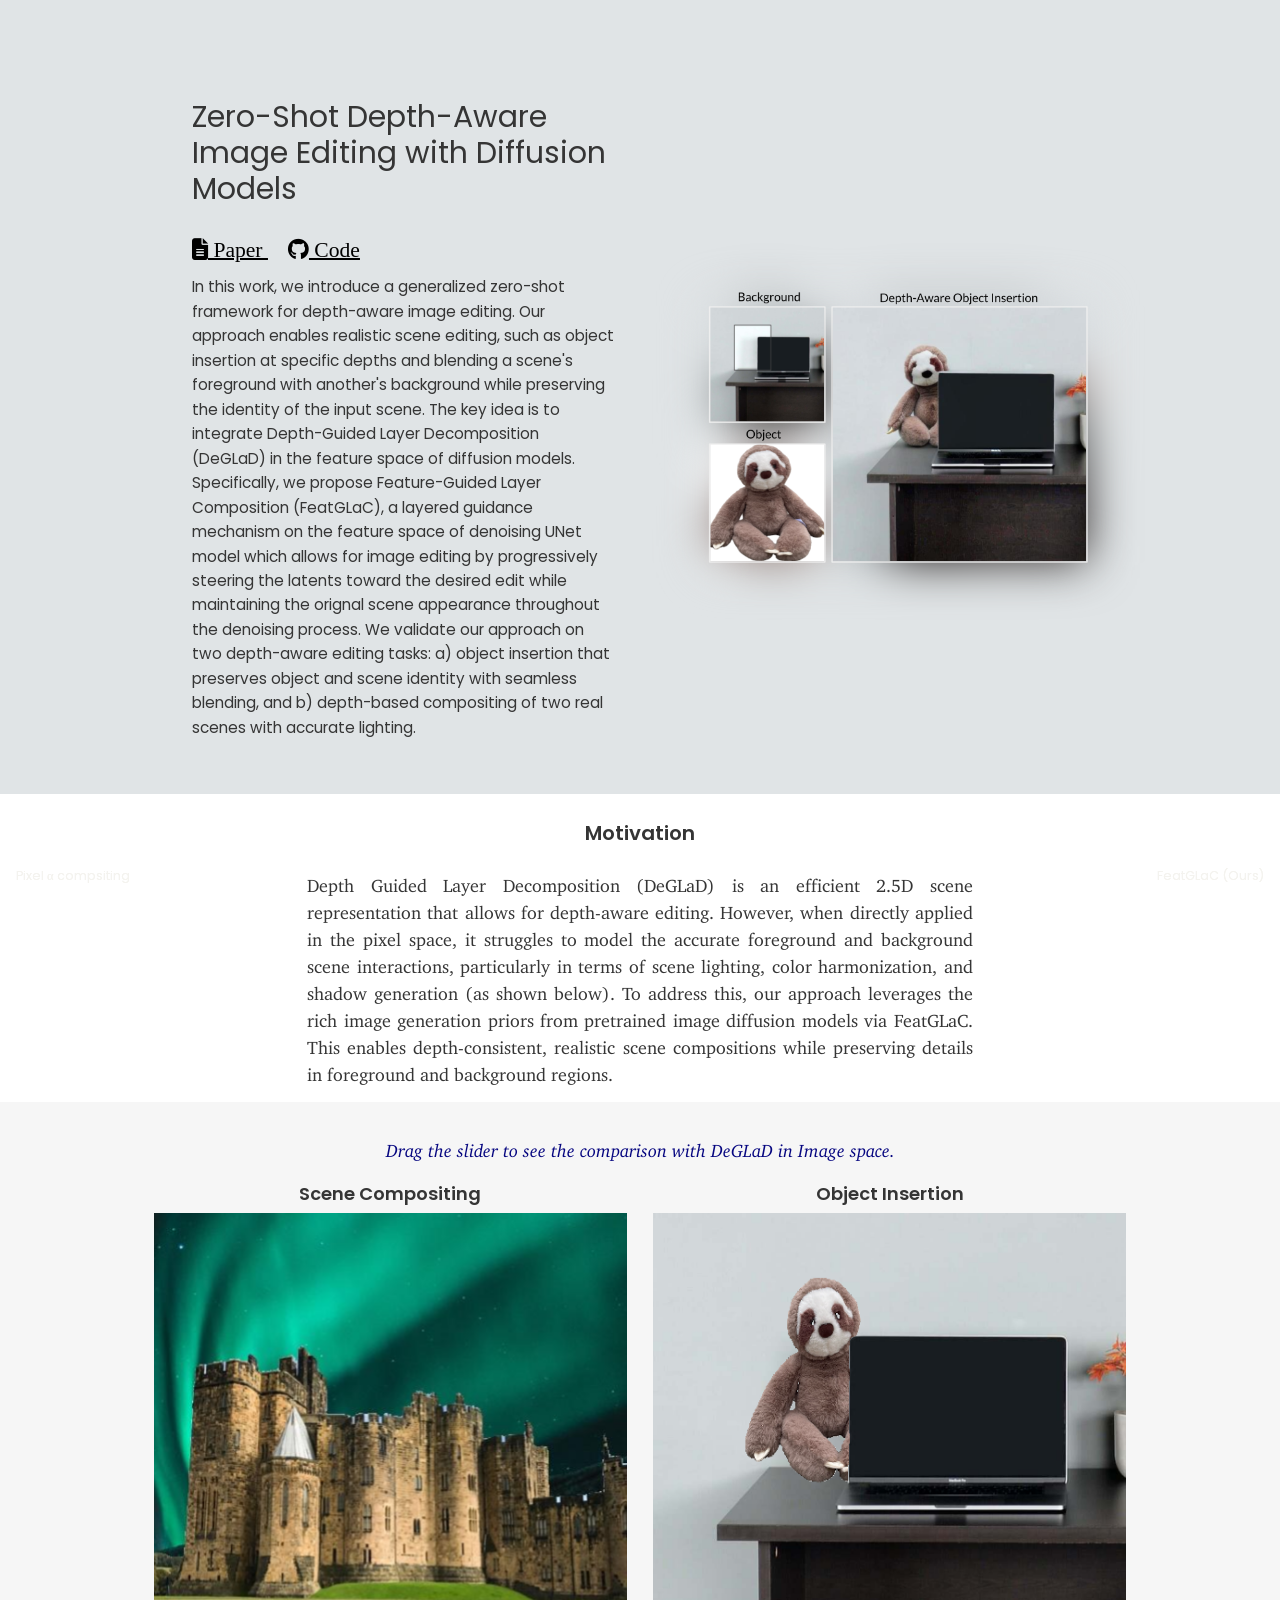
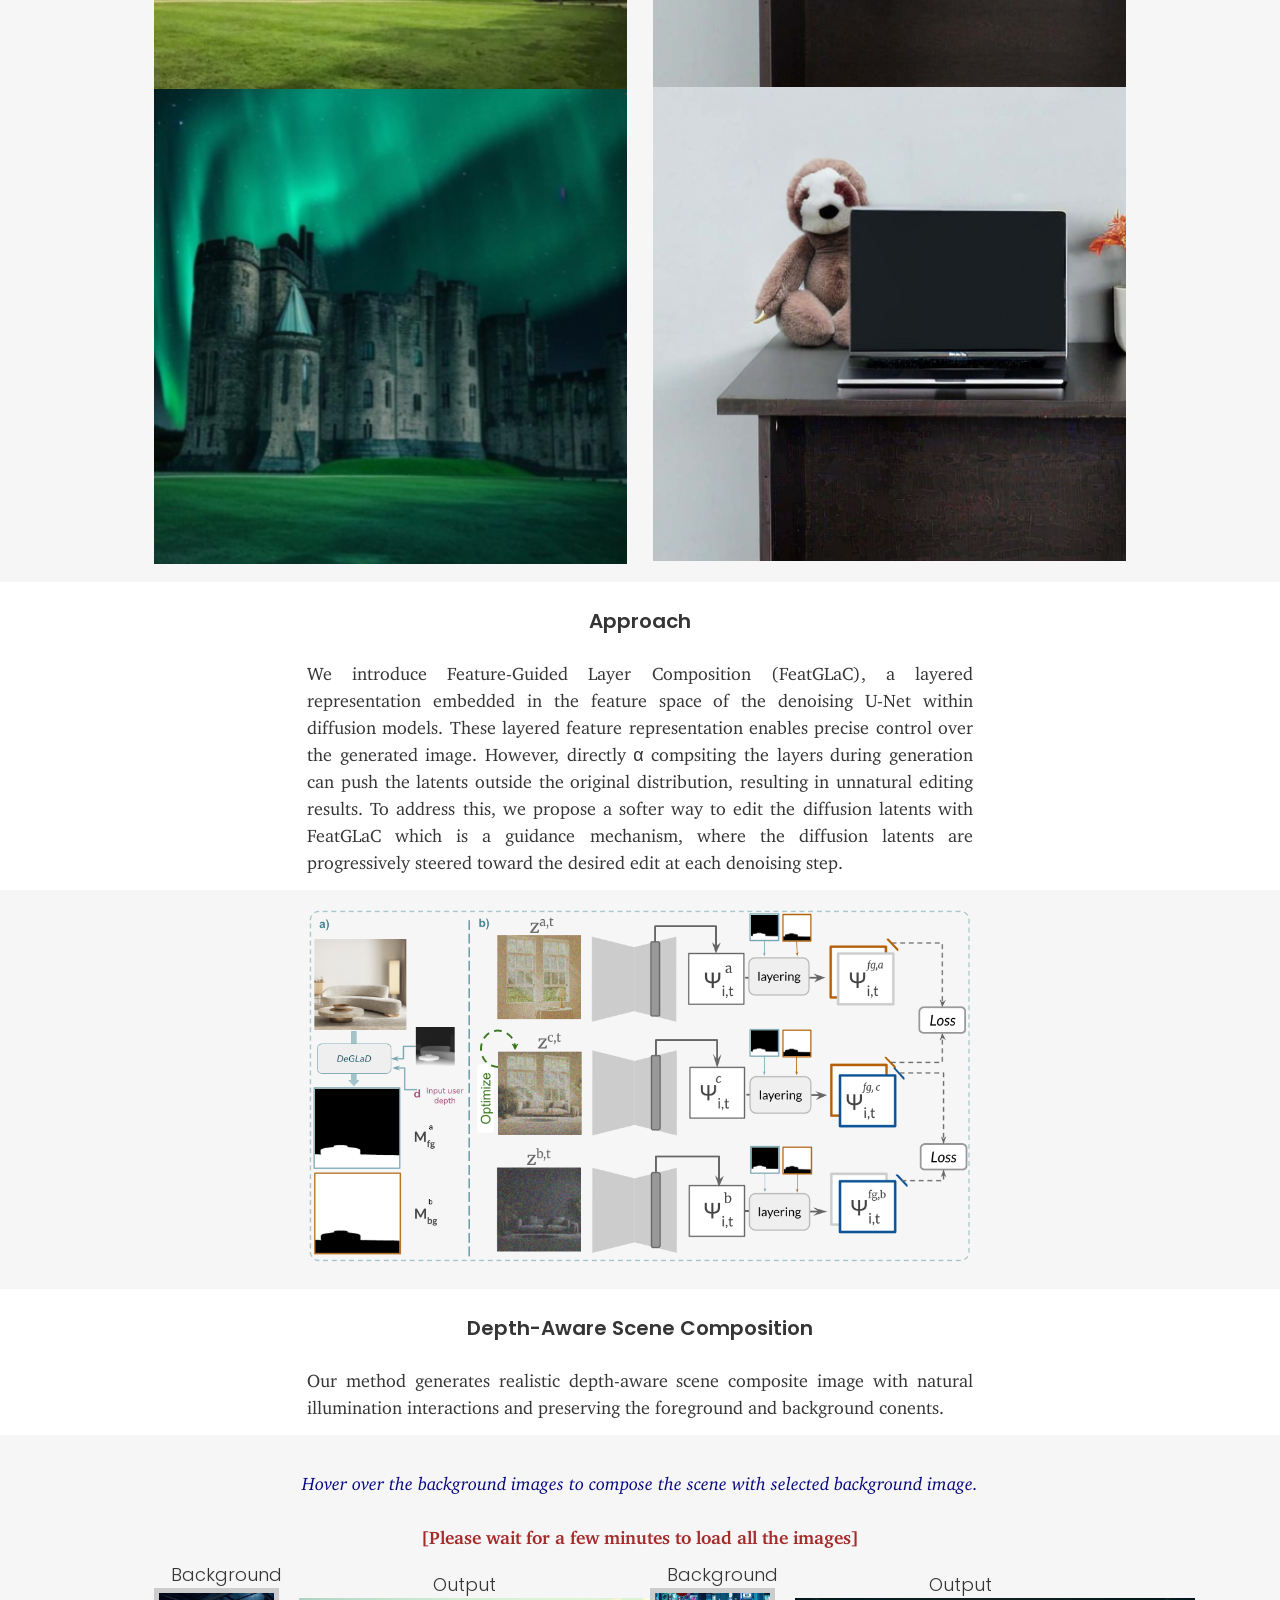
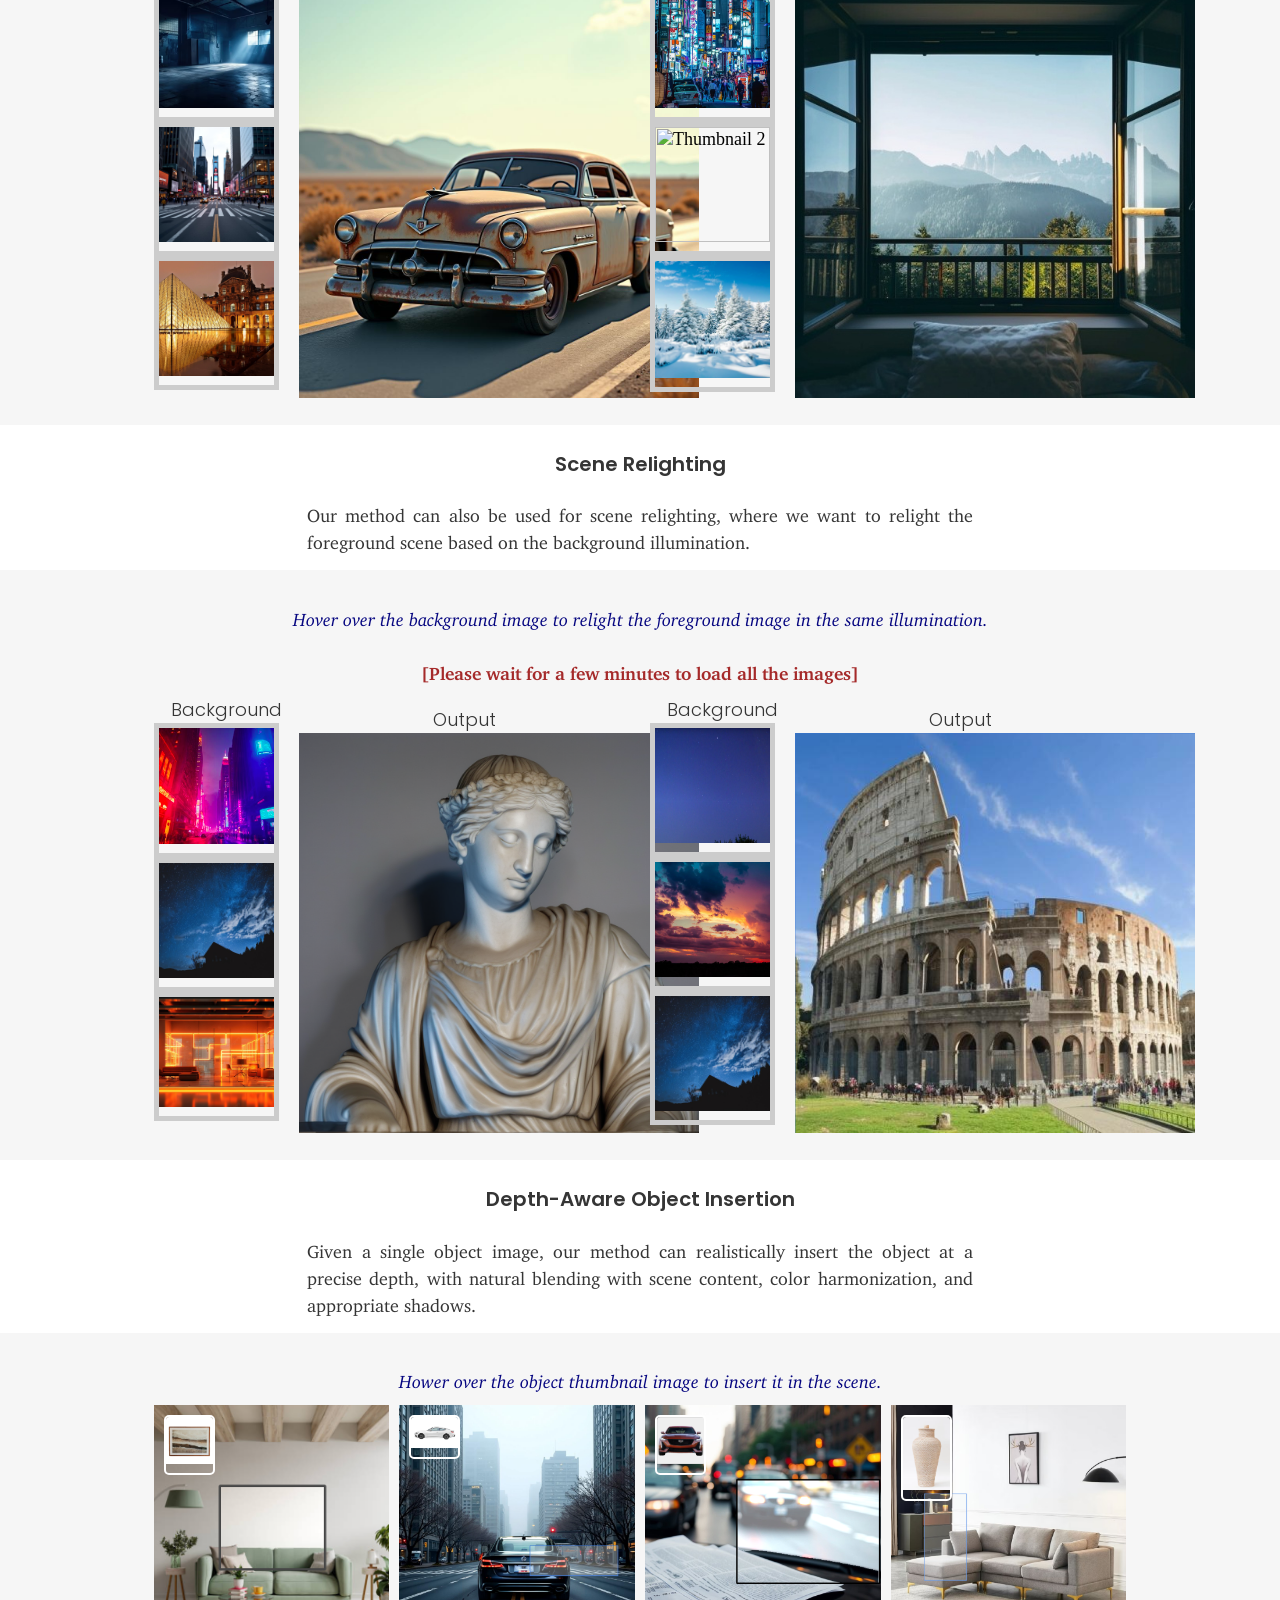
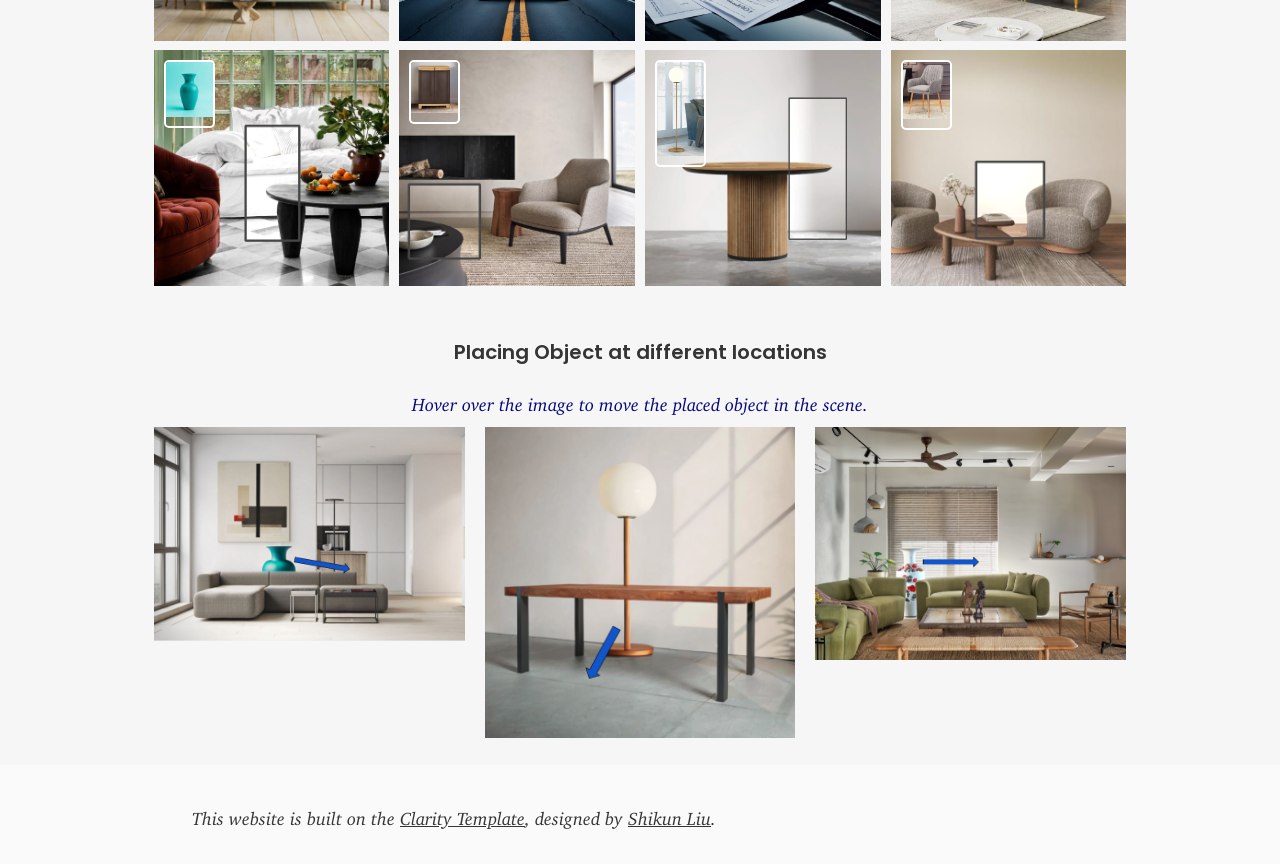
==== commit c1b9ead8: "added buttons" ====
--- a/project-page.html
+++ b/project-page.html
@@ -53,6 +53,15 @@
             <div class="blog-intro">
                 <div>
                     <h1 class="title"> Zero-Shot Depth-Aware Image Editing with Diffusion Models</h1>
+                    <div style="margin-top: 1em;">
+                    <a href="https://example.com/paper.pdf" target="_blank" style="margin-right: 20px; font-size: 1.2em;">
+                        <i class="fas fa-file-alt"></i> Paper
+                    </a>
+                    <a href="https://github.com/yourusername/project-repo" target="_blank" style="font-size: 1.2em;">
+                        <i class="fab fa-github"></i> Code
+                    </a>
+                    </div>
+
                     <p class="abstract">
                         In this work, we introduce a generalized zero-shot framework for depth-aware image editing. Our approach enables realistic scene editing, 
                         such as object insertion at specific depths and blending a scene's foreground with another's background while preserving the identity of the input scene. 
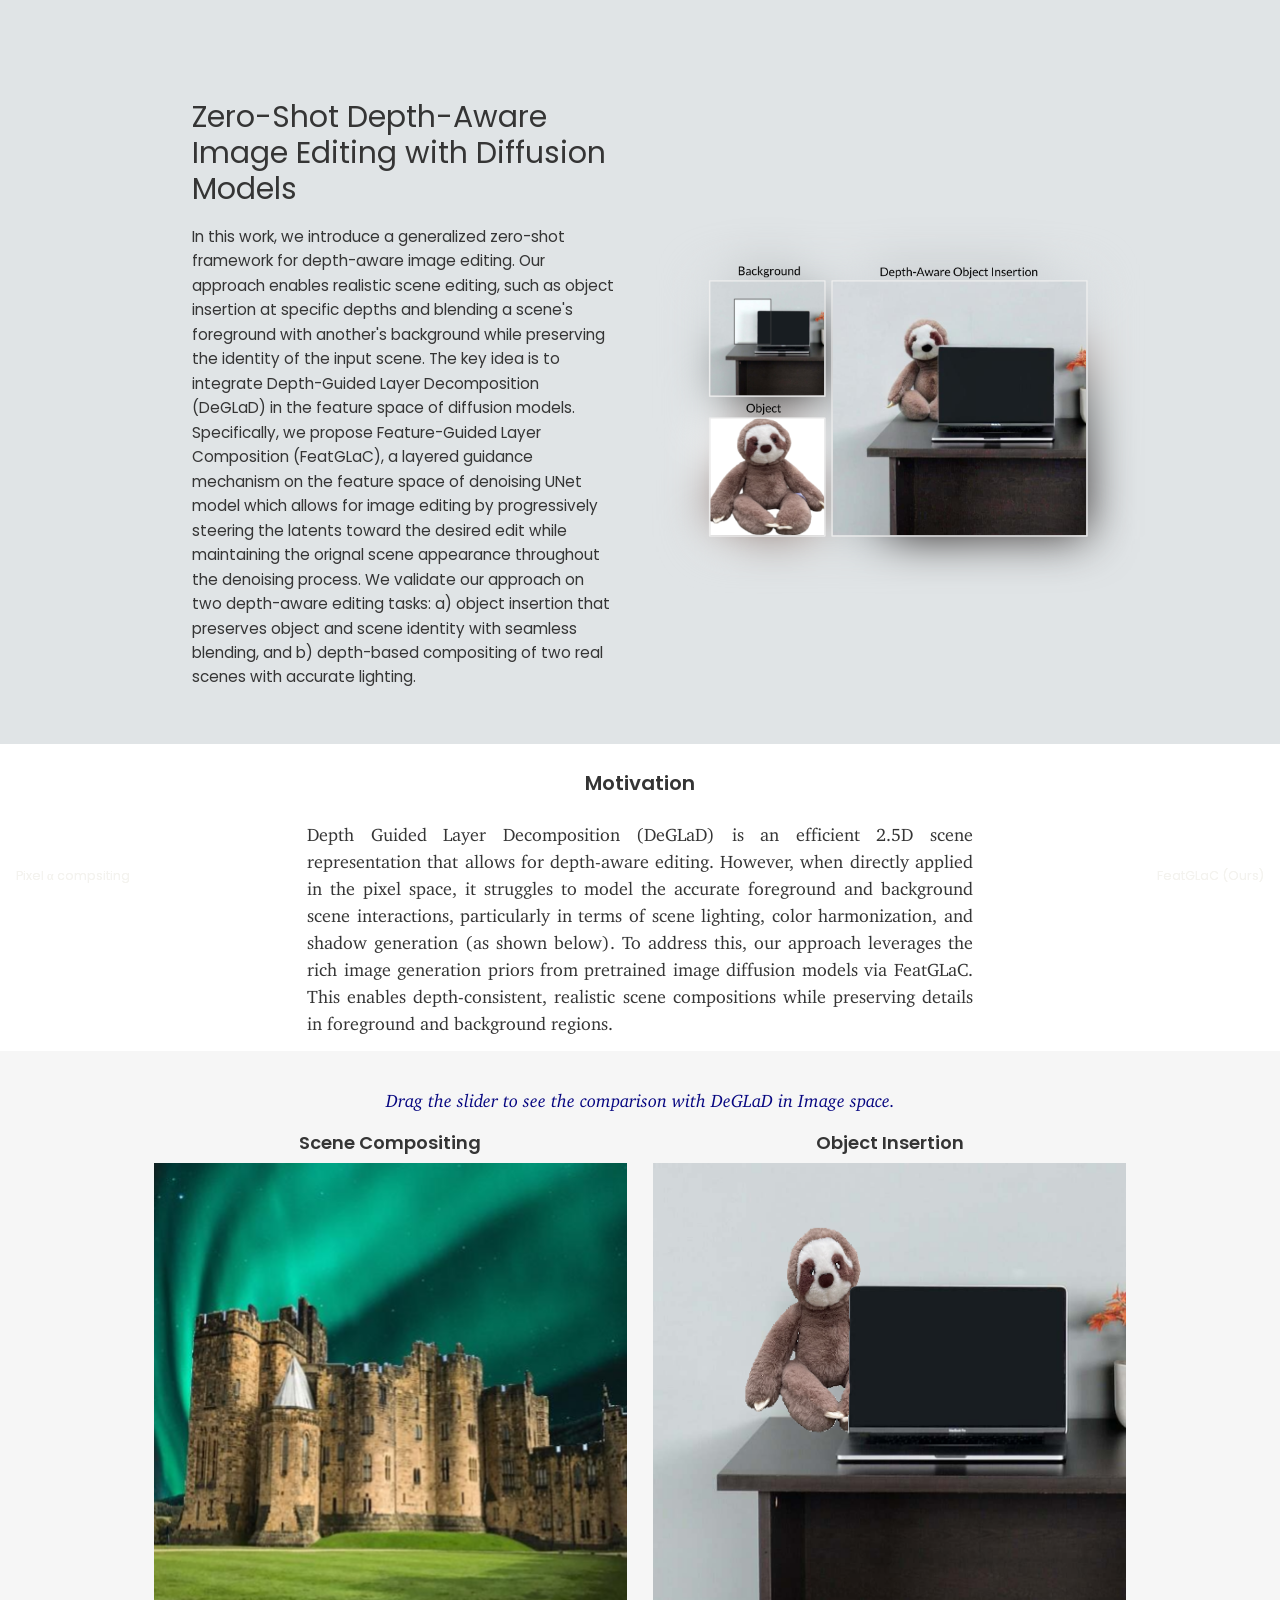
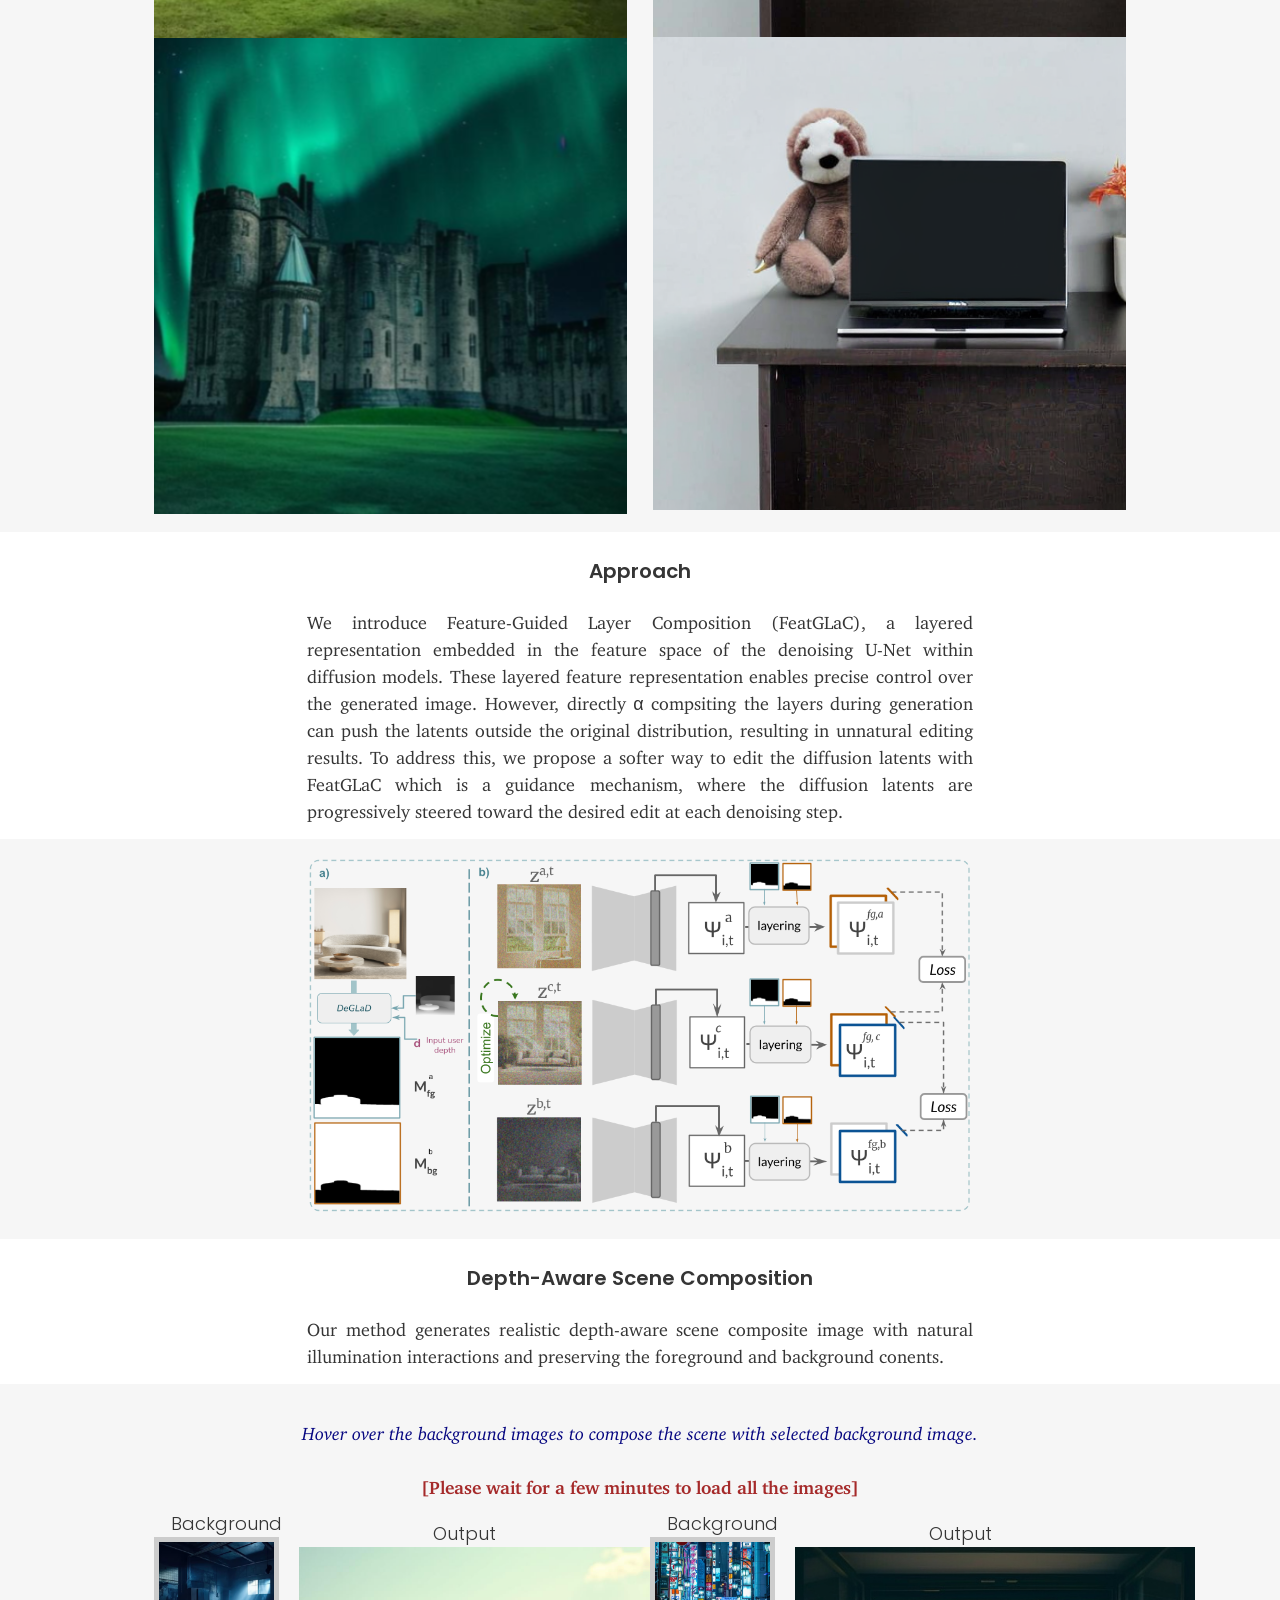
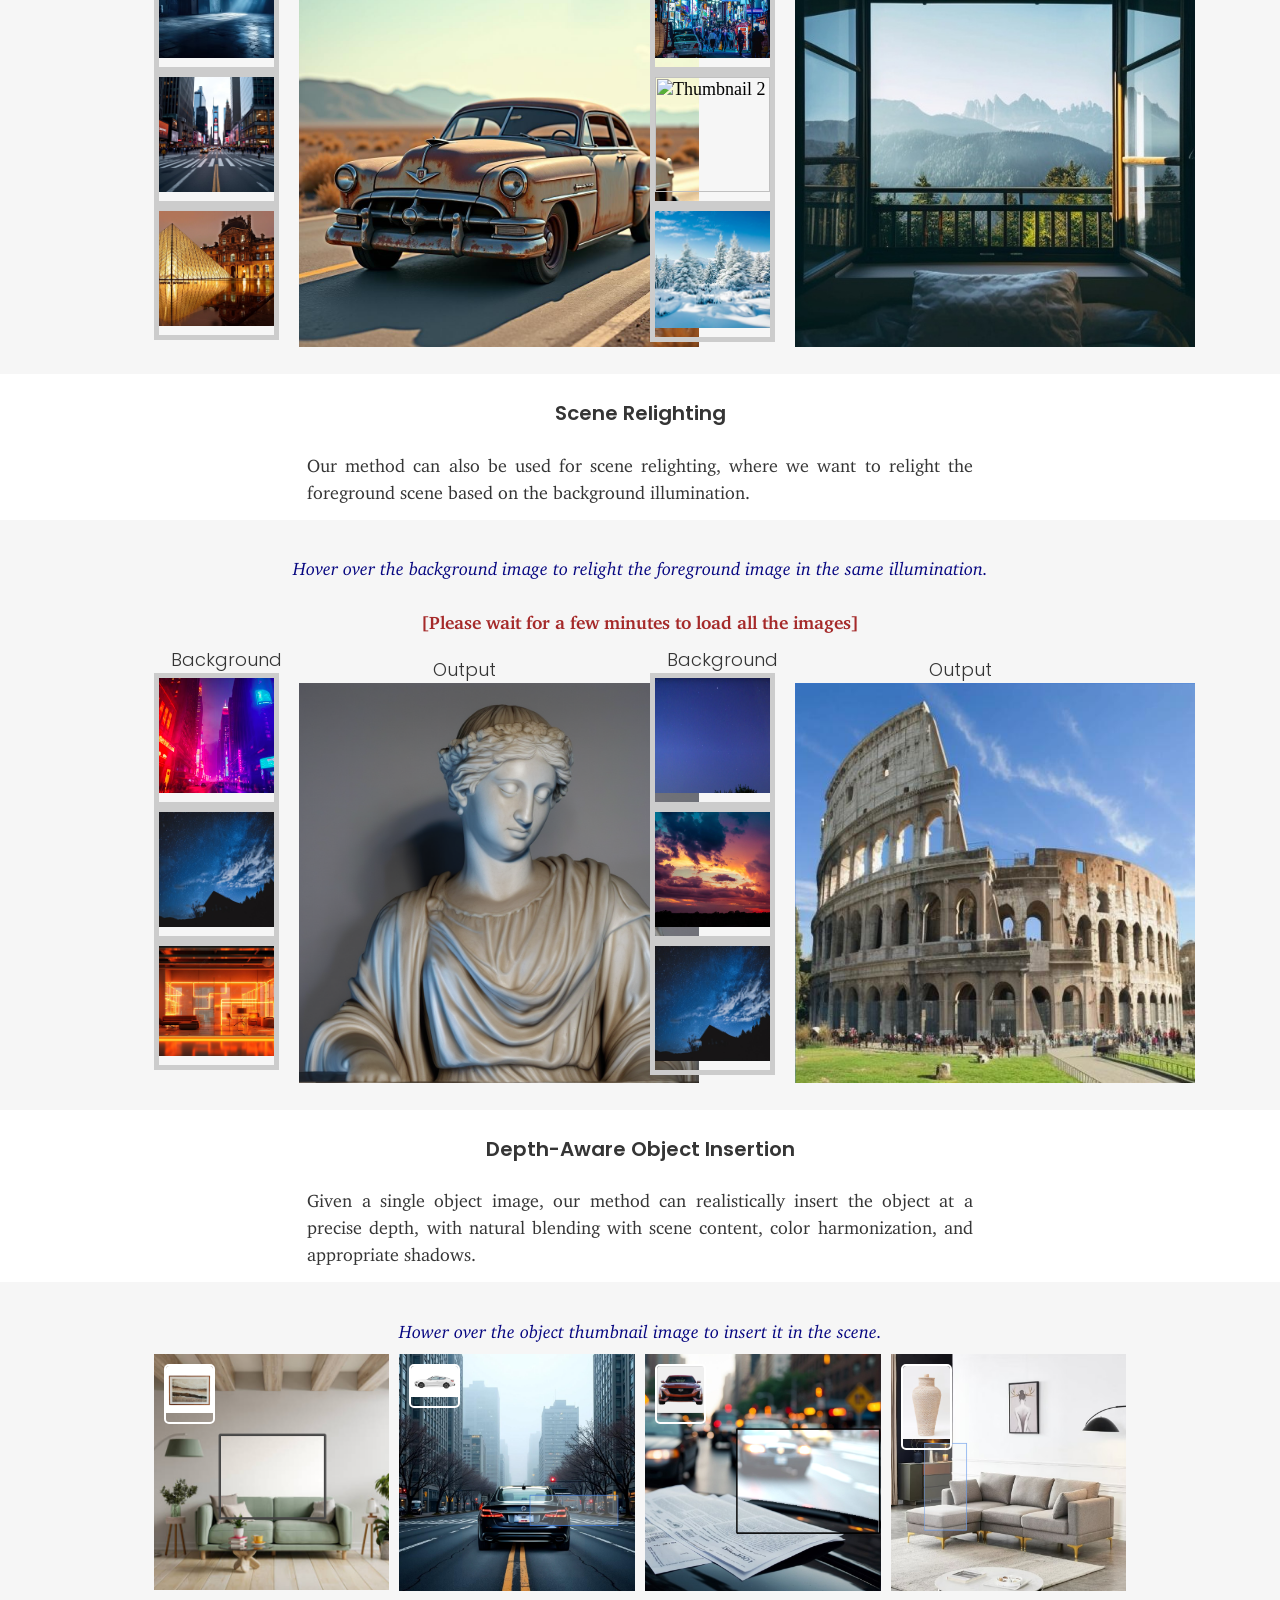
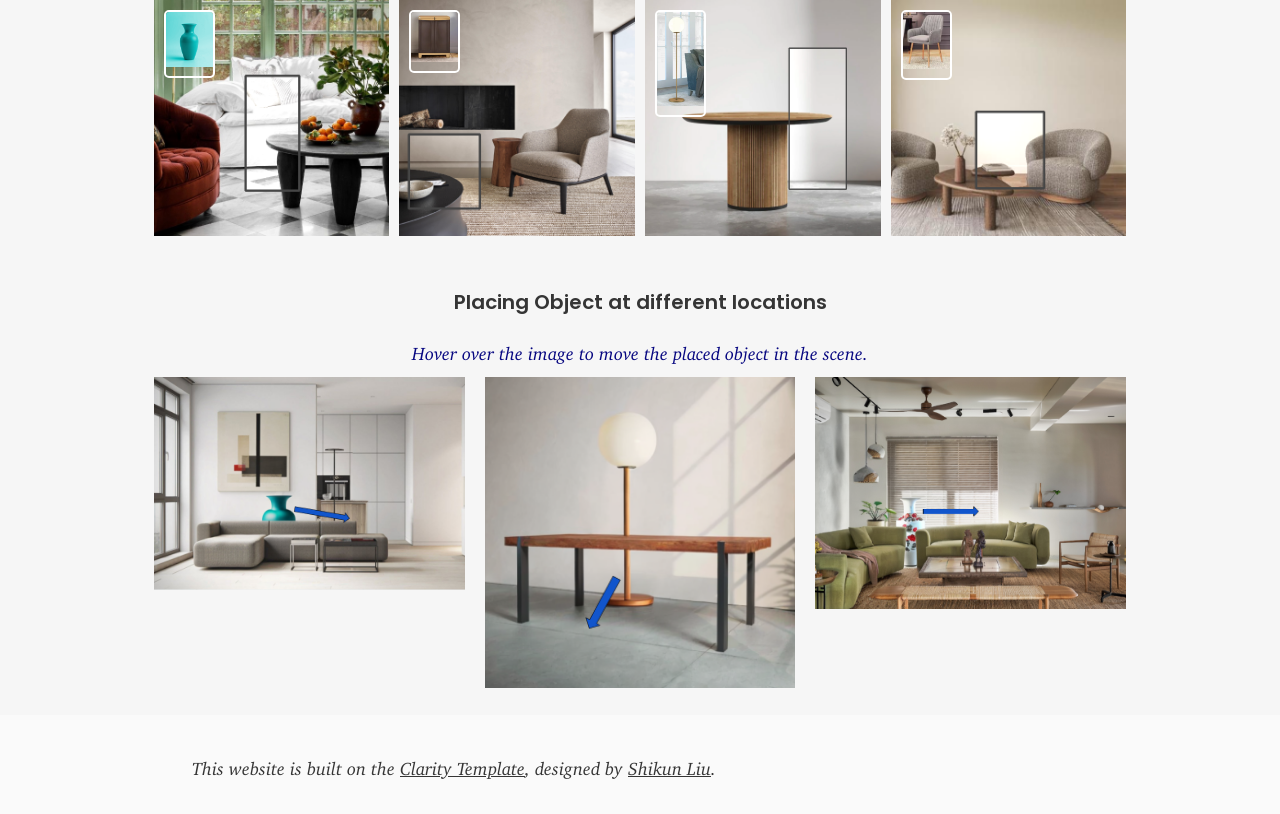
==== commit 353444e6: "added buttons" ====
--- a/project-page.html
+++ b/project-page.html
@@ -53,15 +53,6 @@
             <div class="blog-intro">
                 <div>
                     <h1 class="title"> Zero-Shot Depth-Aware Image Editing with Diffusion Models</h1>
-                    <div style="margin-top: 1em;">
-                    <a href="https://example.com/paper.pdf" target="_blank" style="margin-right: 20px; font-size: 1.2em;">
-                        <i class="fas fa-file-alt"></i> Paper
-                    </a>
-                    <a href="https://github.com/yourusername/project-repo" target="_blank" style="font-size: 1.2em;">
-                        <i class="fab fa-github"></i> Code
-                    </a>
-                    </div>
-
                     <p class="abstract">
                         In this work, we introduce a generalized zero-shot framework for depth-aware image editing. Our approach enables realistic scene editing, 
                         such as object insertion at specific depths and blending a scene's foreground with another's background while preserving the identity of the input scene. 
